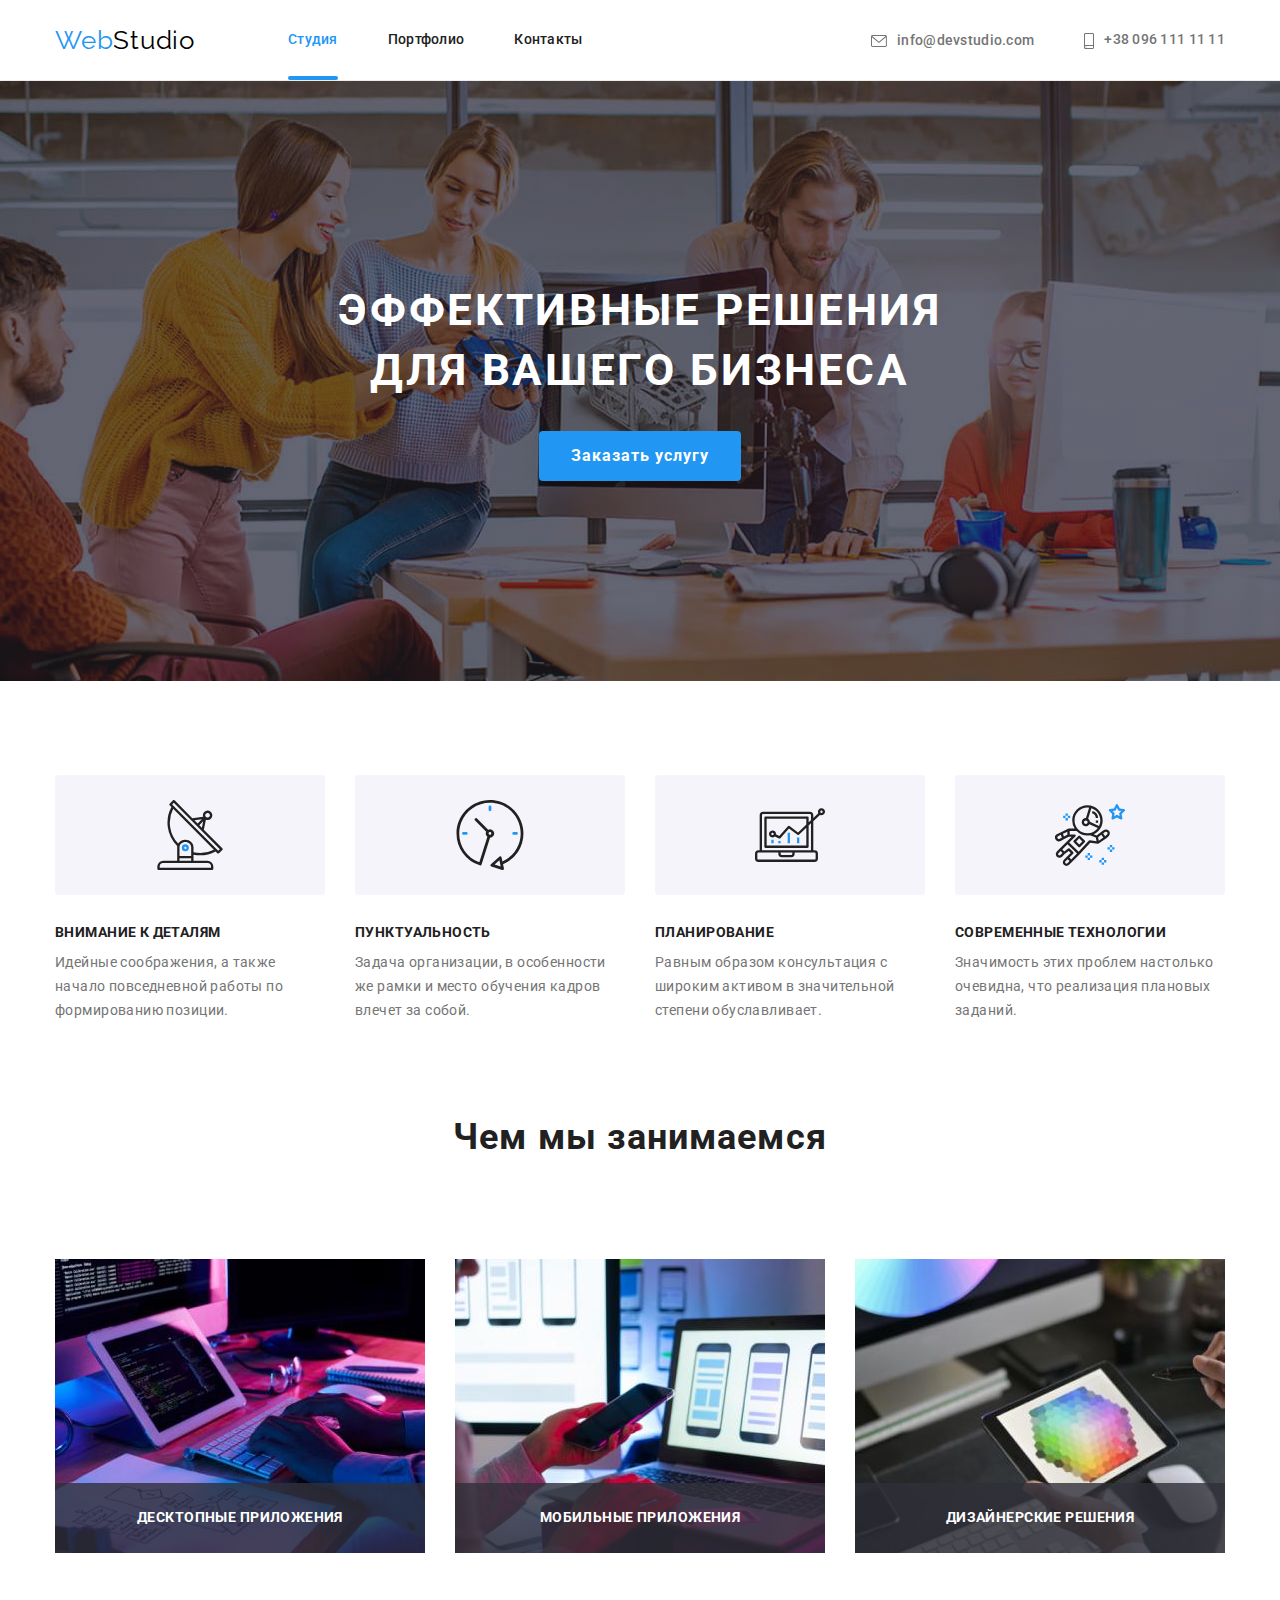
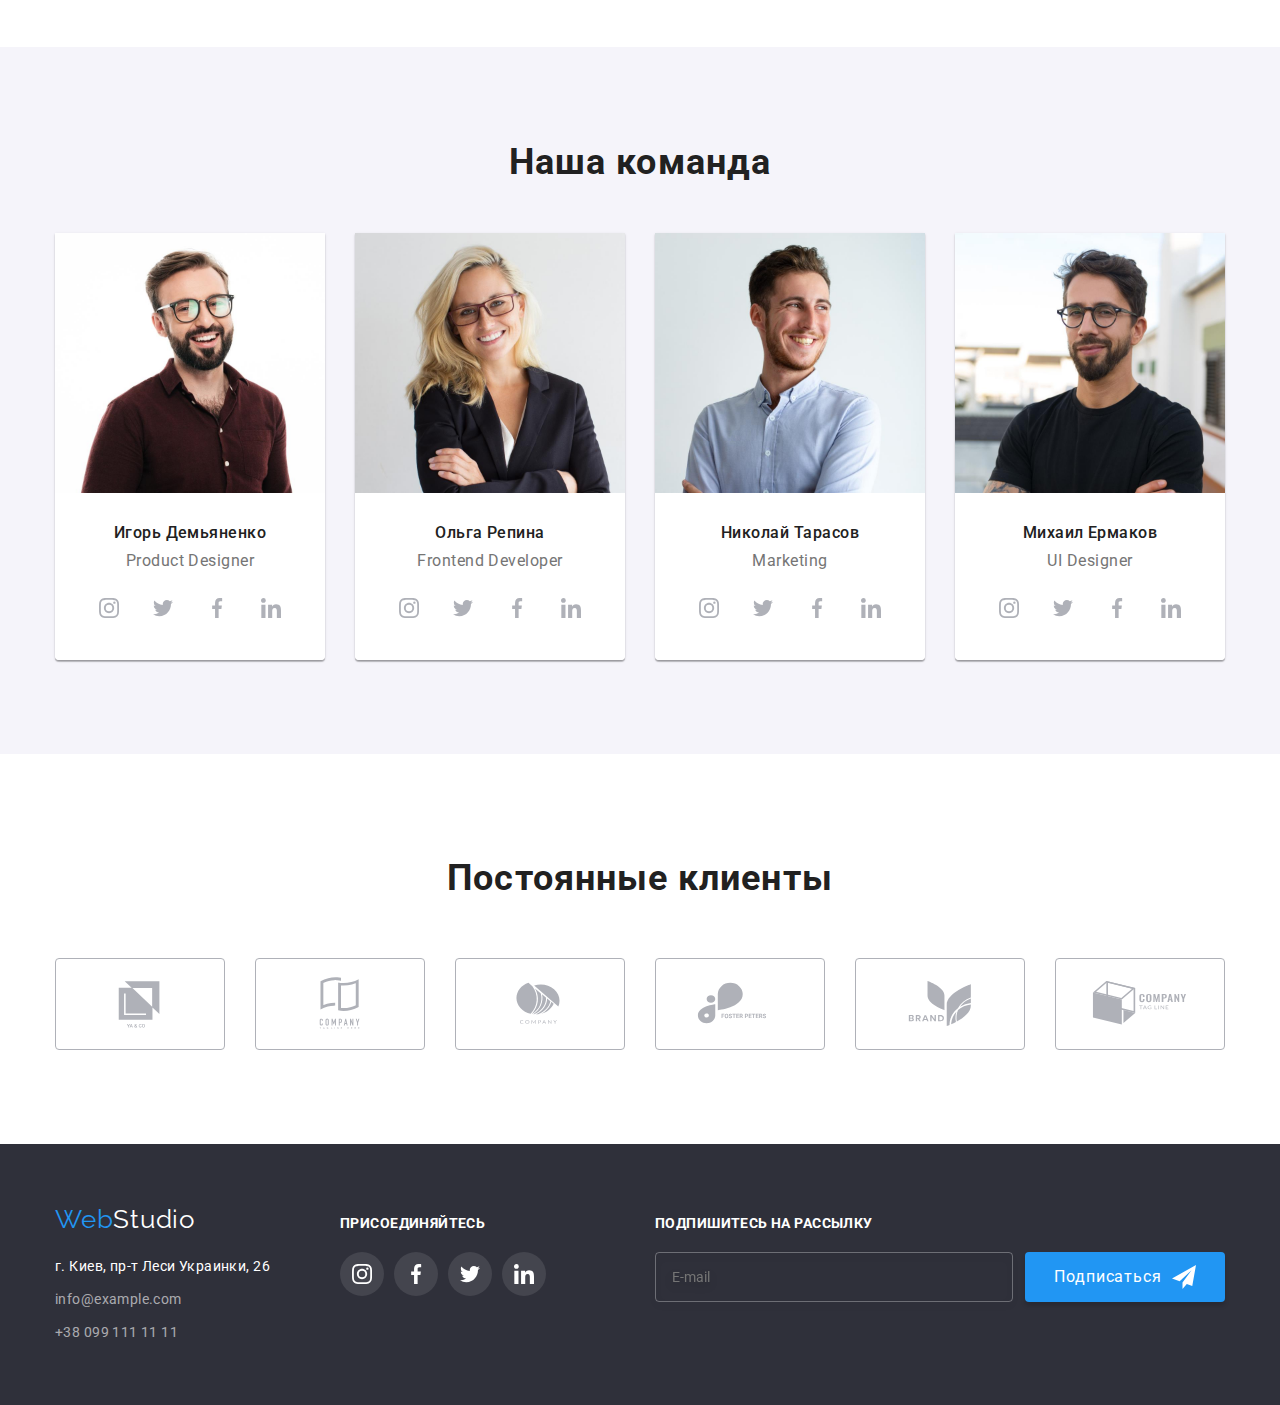
==== index.html @ a85f529a "made folder" ====
<!DOCTYPE html>
<html lang="ru">
  <head>
    <meta charset="UTF-8" />
    <meta http-equiv="X-UA-Compatible" content="IE=edge" />
    <meta name="viewport" content="width=device-width, initial-scale=1.0" />
    <title>Студия</title>

    <link rel="preconnect" href="https://fonts.googleapis.com" />
    <link rel="preconnect" href="https://fonts.gstatic.com" crossorigin />
    <link
      href="https://fonts.googleapis.com/css2?family=Raleway:wght@700&family=Roboto:wght@400;500;700;900&display=swap"
      rel="stylesheet"
    />
    <link
      rel="stylesheet"
      href="https://cdn.jsdelivr.net/npm/modern-normalize@1.1.0/modern-normalize.min.css"
    />
    <link rel="stylesheet" href="./css/styles.css" />
  </head>

  <body>
    <header class="header underline">
      <div class="conteiner header">
        <nav class="header-logo">
          <a lang="en" href="./index.html" class="logo link"
            >Web<span class="logo-ins">Studio</span></a
          >
          <ul class="site-nav list">
            <li class="item">
              <a class="link site-nav-link current" href="./index.html">Студия</a>
            </li>
            <li class="item">
              <a class="link site-nav-link" href="./portfolio.html">Портфолио</a>
            </li>
            <li class="item"><a class="link site-nav-link" href="">Контакты</a></li>
          </ul>
        </nav>

        <ul class="site-contact list">
          <li class="list">
            <a class="link" href="mailto:info@devstudio.com"
              ><svg class="contact-logo" width="16" height="12">
                <use href="./images/icons.svg#icon-mail-logo" /></svg
              >info@devstudio.com</a
            >
          </li>
          <li class="list">
            <a class="link" href="tel:+380961111111"
              ><svg class="contact-logo" width="10" height="16">
                <use href="./images/icons.svg#icon-logo-smartphone" /></svg
              >+38 096 111 11 11</a
            >
          </li>
        </ul>
      </div>
    </header>

    <main>
      <!-- секция герой -->
      <section class="hero">
        <div class="conteiner">
          <h1 class="hero-text">Эффективные решения<br />для вашего бизнеса</h1>
          <button class="hero-btn" type="button" data-modal-open>Заказать услугу</button>
        </div>
      </section>

      <!-- секция особенности -->
      <section class="section">
        <div class="conteiner">
          <h2 hidden>наши особенности</h2>
          <ul class="specs">
            <li class="list">
              <div class="specs-item">
                <svg class="specs-icon" width="70" height="70">
                  <use href="./images/icons.svg#icon-antenna" />
                </svg>
              </div>
              <h3 class="section-title-text">Внимание к деталям</h3>
              <p class="section-text">
                Идейные соображения, а также начало повседневной работы по формированию позиции.
              </p>
            </li>
            <li class="list">
              <div class="specs-item">
                <svg class="specs-icon" width="70" height="70">
                  <use href="./images/icons.svg#icon-clock" />
                </svg>
              </div>
              <h3 class="section-title-text">Пунктуальность</h3>
              <p class="section-text">
                Задача организации, в особенности же рамки и место обучения кадров влечет за собой.
              </p>
            </li>
            <li class="list">
              <div class="specs-item">
                <svg class="specs-icon" width="70" height="70">
                  <use href="./images/icons.svg#icon-diagram" />
                </svg>
              </div>
              <h3 class="section-title-text">Планирование</h3>
              <p class="section-text">
                Равным образом консультация с широким активом в значительной степени обуславливает.
              </p>
            </li>
            <li class="list">
              <div class="specs-item">
                <svg class="specs-icon" width="70" height="70">
                  <use href="./images/icons.svg#icon-astronaut" />
                </svg>
              </div>
              <h3 class="section-title-text">Современные технологии</h3>
              <p class="section-text">
                Значимость этих проблем настолько очевидна, что реализация плановых заданий.
              </p>
            </li>
          </ul>
        </div>
      </section>

      <!-- секция чем мы занимаемся -->
      <section class="section our-works">
        <div class="conteiner">
          <h2 class="section-main-text">Чем мы занимаемся</h2>
          <ul class="work-example">
            <li class="list example-card">
              <img
                src="./images/img-1.jpg"
                alt="набор текста на клавиатуре"
                width="370"
                height="294"
              />
              <p class="works-text">Десктопные приложения</p>
            </li>
            <li class="list example-card">
              <img
                src="./images/img-2.jpg"
                alt="адаптация под мобильный формат"
                width="370"
                height="294"
              />
              <p class="works-text">Мобильные приложения</p>
            </li>
            <li class="list example-card">
              <img src="./images/img-3.jpg" alt="работа с графикой" width="370" height="294" />
              <p class="works-text">Дизайнерские решения</p>
            </li>
          </ul>
        </div>
      </section>

      <!-- секция наша команда -->
      <section class="section section-team">
        <div class="conteiner">
          <h2 class="section-main-text">Наша команда</h2>
          <ul class="workers-cards">
            <li class="list bg-color conteiner-workers">
              <img src="./images/img-igor.jpg" alt="фото игорь" width="270" height="260" />
              <div class="workers-name">
                <p class="team-name">Игорь Демьяненко</p>
                <p class="team-prof" lang="en">Product Designer</p>
                <ul class="social-list list">
                  <li class="social-item">
                    <a class="social-link link" href="">
                      <svg class="workers-social-icon" width="20" height="20">
                        <use href="./images/icons.svg#icon-instagram" />
                      </svg>
                    </a>
                  </li>
                  <li class="social-item">
                    <a class="social-link link" href="">
                      <svg class="workers-social-icon" width="20" height="20">
                        <use href="./images/icons.svg#icon-twitter" />
                      </svg>
                    </a>
                  </li>
                  <li class="social-item">
                    <a class="social-link link" href="">
                      <svg class="workers-social-icon" width="20" height="20">
                        <use href="./images/icons.svg#icon-facebook" />
                      </svg>
                    </a>
                  </li>
                  <li class="social-item">
                    <a class="social-link link" href="">
                      <svg class="workers-social-icon" width="20" height="20">
                        <use href="./images/icons.svg#icon-linkedin" />
                      </svg>
                    </a>
                  </li>
                </ul>
              </div>
            </li>
            <li class="list bg-color conteiner-workers">
              <img src="./images/img-olga.jpg" alt="фото ольга" width="270" height="260" />
              <div class="workers-name">
                <p class="team-name">Ольга Репина</p>
                <p class="team-prof" lang="en">Frontend Developer</p>
                <ul class="social-list list">
                  <li class="social-item">
                    <a class="social-link link" href="">
                      <svg class="workers-social-icon" width="20" height="20">
                        <use href="./images/icons.svg#icon-instagram" />
                      </svg>
                    </a>
                  </li>
                  <li class="social-item">
                    <a class="social-link link" href="">
                      <svg class="workers-social-icon" width="20" height="20">
                        <use href="./images/icons.svg#icon-twitter" />
                      </svg>
                    </a>
                  </li>
                  <li class="social-item">
                    <a class="social-link link" href="">
                      <svg class="workers-social-icon" width="20" height="20">
                        <use href="./images/icons.svg#icon-facebook" />
                      </svg>
                    </a>
                  </li>
                  <li class="social-item">
                    <a class="social-link link" href="">
                      <svg class="workers-social-icon" width="20" height="20">
                        <use href="./images/icons.svg#icon-linkedin" />
                      </svg>
                    </a>
                  </li>
                </ul>
              </div>
            </li>

            <li class="list bg-color conteiner-workers">
              <img src="./images/img-kolya.jpg" alt="фото николай" width="270" height="260" />
              <div class="workers-name">
                <p class="team-name">Николай Тарасов</p>
                <p class="team-prof" lang="en">Marketing</p>
                <ul class="social-list list">
                  <li class="social-item">
                    <a class="social-link link" href="">
                      <svg class="workers-social-icon" width="20" height="20">
                        <use href="./images/icons.svg#icon-instagram" />
                      </svg>
                    </a>
                  </li>
                  <li class="social-item">
                    <a class="social-link link" href="">
                      <svg class="workers-social-icon" width="20" height="20">
                        <use href="./images/icons.svg#icon-twitter" />
                      </svg>
                    </a>
                  </li>
                  <li class="social-item">
                    <a class="social-link link" href="">
                      <svg class="workers-social-icon" width="20" height="20">
                        <use href="./images/icons.svg#icon-facebook" />
                      </svg>
                    </a>
                  </li>
                  <li class="social-item">
                    <a class="social-link link" href="">
                      <svg class="workers-social-icon" width="20" height="20">
                        <use href="./images/icons.svg#icon-linkedin" />
                      </svg>
                    </a>
                  </li>
                </ul>
              </div>
            </li>
            <li class="list bg-color conteiner-workers">
              <img src="./images/img-misha.jpg" alt="фото михаил" width="270" height="260" />
              <div class="workers-name">
                <p class="team-name">Михаил Ермаков</p>
                <p class="team-prof" lang="en">UI Designer</p>
                <ul class="social-list list">
                  <li class="social-item">
                    <a class="social-link link" href="">
                      <svg class="workers-social-icon" width="20" height="20">
                        <use href="./images/icons.svg#icon-instagram" />
                      </svg>
                    </a>
                  </li>
                  <li class="social-item">
                    <a class="social-link link" href="">
                      <svg class="workers-social-icon" width="20" height="20">
                        <use href="./images/icons.svg#icon-twitter" />
                      </svg>
                    </a>
                  </li>
                  <li class="social-item">
                    <a class="social-link link" href="">
                      <svg class="workers-social-icon" width="20" height="20">
                        <use href="./images/icons.svg#icon-facebook" />
                      </svg>
                    </a>
                  </li>
                  <li class="social-item">
                    <a class="social-link link" href="">
                      <svg class="workers-social-icon" width="20" height="20">
                        <use href="./images/icons.svg#icon-linkedin" />
                      </svg>
                    </a>
                  </li>
                </ul>
              </div>
            </li>
          </ul>
        </div>
      </section>
      <!-- постоянные клиенты -->
      <section class="section">
        <div class="conteiner">
          <h2 class="clients-title">Постоянные клиенты</h2>
          <ul class="clients-list list">
            <li class="clients-item">
              <a class="clients-link link" href="">
                <svg class="clients-icon" width="106" height="60">
                  <use href="./images/icons.svg#icon-logo-first" />
                </svg>
              </a>
            </li>
            <li class="clients-item">
              <a class="clients-link link" href="">
                <svg class="clients-icon" width="106" height="60">
                  <use href="./images/icons.svg#icon-logo-second" />
                </svg>
              </a>
            </li>
            <li class="clients-item">
              <a class="clients-link link" href="">
                <svg class="clients-icon" width="106" height="60">
                  <use href="./images/icons.svg#icon-logo-third" />
                </svg>
              </a>
            </li>
            <li class="clients-item">
              <a class="clients-link link" href="">
                <svg class="clients-icon" width="106" height="60">
                  <use href="./images/icons.svg#icon-logo-fourth" />
                </svg>
              </a>
            </li>
            <li class="clients-item">
              <a class="clients-link link" href="">
                <svg class="clients-icon" width="106" height="60">
                  <use href="./images/icons.svg#icon-logo-fifth" />
                </svg>
              </a>
            </li>
            <li class="clients-item">
              <a class="clients-link link" href="">
                <svg class="clients-icon" width="106" height="60">
                  <use href="./images/icons.svg#icon-logo-sixth" />
                </svg>
              </a>
            </li>
          </ul>
        </div>
      </section>
    </main>

    <!--Футер секция-->

    <footer class="footer">
      <div class="conteiner footer-site">
        <div class="footer-main">
          <a lang="en" href="index.html" class="logo link logo-footer"
            >Web<span class="logo-ins-wt">Studio</span></a
          >
          <address class="footer-adress">
            <ul class="site-address">
              <li class="list address">
                <a
                  class="link adr"
                  href="https://goo.gl/maps/mTqveM3o7h9tDFsGA"
                  target="_blank"
                  rel="noopener noreferrer"
                  >г. Киев, пр-т Леси Украинки, 26</a
                >
              </li>
              <li class="list">
                <a class="link" href="mailto:info@example.com">info@example.com</a>
              </li>
              <li class="list"><a class="link" href="tel:+380991111111">+38 099 111 11 11</a></li>
            </ul>
          </address>
        </div>
        <div class="connect-link">
          <h2 class="connect-title">присоединяйтесь</h2>
          <ul class="social-list list">
            <li class="social-item">
              <a class="social-link link footer-link" href="">
                <svg class="workers-social-icon" width="20" height="20">
                  <use href="./images/icons.svg#icon-instagram" />
                </svg>
              </a>
            </li>
            <li class="social-item">
              <a class="social-link link footer-link" href="">
                <svg class="workers-social-icon" width="20" height="20">
                  <use href="./images/icons.svg#icon-facebook" />
                </svg>
              </a>
            </li>
            <li class="social-item">
              <a class="social-link link footer-link" href="">
                <svg class="workers-social-icon" width="20" height="20">
                  <use href="./images/icons.svg#icon-twitter" />
                </svg>
              </a>
            </li>
            <li class="social-item">
              <a class="social-link link footer-link" href="">
                <svg class="workers-social-icon" width="20" height="20">
                  <use href="./images/icons.svg#icon-linkedin" />
                </svg>
              </a>
            </li>
          </ul>
        </div>

        <!--Форма подписаться-->

        <form class="subscribe">
          <h2 class="subscribe-title">Подпишитесь на рассылку</h2>
          <div class="subscribe-wrap">
            <input class="subscribe-input" type="text" name="subscribe" placeholder="E-mail" />
            <button type="submit" class="subscribe-btn">
              Подписаться
              <svg class="subscribe-icon" width="24" height="24">
                <use href="./images/icons.svg#icon-send-email" />
              </svg>
            </button>
          </div>
        </form>
      </div>
    </footer>

    <!--Модальное окно-->

    <div class="backdrop is-hidden" data-modal>
      <div class="modal">
        <button type="button" class="modal-close-btn" data-modal-close>
          <svg class="close-icon" width="18" height="18">
            <use href="./images/icons.svg#icon-close" />
          </svg>
        </button>

        <form class="modal-form">
          <p class="modal-title">Оставьте свои данные, мы вам перезвоним</p>
          <label for="name" class="input-title">Имя</label>
          <div class="input-wrap">
            <input type="text" id="name" name="client-name" class="modal-input" />
            <svg class="modal-icon" width="18" height="18">
              <use href="./images/icons.svg#icon-person" />
            </svg>
          </div>

          <label for="tel" class="input-title">Телефон</label>
          <div class="input-wrap">
            <input type="tel" id="tel" name="client-tel" class="modal-input" />
            <svg class="modal-icon" width="18" height="18">
              <use href="./images/icons.svg#icon-tel" />
            </svg>
          </div>

          <label for="email" class="input-title">Почта</label>
          <div class="input-wrap">
            <input type="email" id="email" name="client-email" class="modal-input" />
            <svg class="modal-icon" width="18" height="18">
              <use href="./images/icons.svg#icon-email" />
            </svg>
          </div>

          <label for="comment" class="input-title">Комментарий</label>
          <textarea
            name="comment"
            id="comment"
            class="modal-input comment"
            placeholder="Введите текст"
          ></textarea>

          <input
            type="checkbox"
            id="license-check"
            name="license-check"
            class="checkbox vissualy-hidden"
          />

          <label for="license-check" class="check-text">
            <span class="check-icon-wrap"
              ><svg width="11" height="8">
                <use href="./images/icons.svg#icon-check" /></svg></span
            ><span
              >Соглашаюсь с рассылкой и принимаю
              <a href="" class="modal-license">Условия договора</a></span
            ></label
          >

          <button type="submit" class="send-btn">Отправить</button>
        </form>
      </div>
    </div>
    <script src="./js/modal.js"></script>
  </body>
</html>
---- css/styles.css ----
:root {
  --main-text-color: #212121;
  --text-color: #757575;
  --text-focus-color: #2196f3;
  --main-bg-color: #ffffff;
  --hero-bg-color: #2f303a;
  --team-bg-color: #f5f4fa;
  --footer-bg-color: #2f303a;
  --hero-btn-hover: #188ce8;
  --logo-color: #000000;
  --hero-underline: #ececec;
  --timming: cubic-bezier(0.4, 0, 0.2, 1);
}
.vissualy-hidden {
  position: absolute;
  white-space: nowrap;
  width: 1px;
  height: 1px;
  overflow: hidden;
  border: 0;
  padding: 0;
  clip: rect(0 0 0 0);
  clip-path: inset(50%);
  margin: -1px;
}
h1,
h2,
h3,
h4,
h5 {
  margin: 0;
}
ul {
  margin: 0;
  padding: 0;
}

p {
  margin: 0;
}
img {
  display: block;
  max-width: 100%;
  height: auto;
}

.conteiner {
  margin: 0 auto;
  width: 1200px;
  padding-left: 15px;
  padding-right: 15px;
}
.section {
  padding: 94px 0;
}
body {
  font-family: 'Roboto', sans-serif;
  color: var(--text-color);
  background-color: var(--main-bg-color);
  font-size: 14px;
}
.list {
  padding: 0;
  margin: 0;
  list-style: none;
}
.link {
  text-decoration: none;
  font-style: normal;
}
/* --------- Header section --------- */
.header.conteiner {
  display: flex;
  align-items: center;
}
.header-logo {
  display: flex;
  align-items: center;
}

.underline {
  border-bottom: 1px solid var(--hero-underline);
}
.logo {
  font-family: 'Raleway', sans-serif;
  color: var(--text-focus-color);
  font-size: 26px;
  line-height: 1.19;
  letter-spacing: 0.03em;
  margin-right: 93px;
}

.site-contact {
  margin-left: auto;
}

.logo-ins {
  color: var(--logo-color);
}
.site-nav {
  display: flex;
}

.site-nav .item:not(:last-child) {
  margin-right: 50px;
}

.site-nav .link {
  display: block;
  padding-top: 32px;
  padding-bottom: 32px;
  font-family: 'Roboto', sans-serif;
  font-weight: 500;
  line-height: 1.14;
  letter-spacing: 0.02em;
  color: var(--main-text-color);
  transition: color 250ms var(--timming);
}
.site-nav .link:hover,
.site-nav .link:focus {
  color: var(--text-focus-color);
}
.link.current {
  color: var(--text-focus-color);
}
.site-nav-link.current::after {
  content: '';
  position: absolute;
  left: 0;
  bottom: 0;
  display: block;
  width: 100%;
  height: 4px;
  background-color: var(--text-focus-color);
  border-radius: 2px;
}
.item {
  position: relative;
}
.site-nav-link::before {
  content: '';
  position: absolute;
  left: 0;
  bottom: 0;
  display: block;
  width: 100%;
  height: 4px;
  background-color: var(--text-focus-color);
  border-radius: 2px;
  transform: scaleX(0);
  transition: transform 250ms var(--timming);
}

.site-nav-link:hover::before,
.site-nav-link:focus::before {
  transform: scaleX(1);
}

.site-contact .link {
  font-weight: 500;
  font-size: 14px;
  line-height: 1.14;
  letter-spacing: 0.02em;
  color: var(--text-color);
  transition: color 250ms var(--timming);
}

.site-contact {
  display: flex;
  align-items: center;
}
.site-contact .list + .list {
  margin-left: 50px;
}

.site-contact .link:hover,
.site-contact .link:focus {
  color: var(--text-focus-color);
}
.contact-logo {
  vertical-align: middle;
  fill: currentcolor;
  margin-right: 10px;
  text-align: center;
}
/* --------- Hero section --------- */
.hero {
  padding: 200px 0;
  text-align: center;
  max-width: 1600px;
  margin: 0 auto;
  background-color: var(--hero-bg-color);

  background-image: linear-gradient(rgba(47, 48, 58, 0.4), rgba(47, 48, 58, 0.4)),
    url(../images/bg-img.jpg);
  background-repeat: no-repeat;
  background-position: center;
  background-size: cover;
}
.hero-text {
  margin-top: 0;
  margin-bottom: 30px;
  font-size: 44px;
  line-height: 1.36;
  letter-spacing: 0.06em;
  text-transform: uppercase;
  color: var(--main-bg-color);
}

.hero-btn {
  display: inline;
  box-shadow: 0px 4px 4px rgba(0, 0, 0, 0.15);
  border: 0;
  border-radius: 4px;
  padding: 10px 32px 10px 32px;
  cursor: pointer;
  font-family: inherit;
  font-weight: 700;
  font-size: 16px;
  line-height: 1.88;
  letter-spacing: 0.06em;
  background-color: var(--text-focus-color);
  color: var(--main-bg-color);
  transition: background-color 250ms var(--timming);
}

.hero-btn:hover,
.hero-btn:focus {
  background-color: var(--hero-btn-hover);
}
/* --------- Особенности section --------- */
.section-title-text {
  margin-top: 30px;
  font-size: 14px;
  line-height: 1.14;
  letter-spacing: 0.03em;
  text-transform: uppercase;

  color: var(--main-text-color);
}
.specs {
  display: flex;
}
.specs-item {
  width: 270px;
  height: 120px;
  background: var(--team-bg-color);
  border-radius: 4px;
  display: flex;
  align-items: center;
  justify-content: center;
}

.specs .list:not(:last-child) {
  margin-right: 30px;
}
.section-text {
  font-size: 14px;
  line-height: 1.71;
  letter-spacing: 0.03em;
  margin-top: 10px;
  margin-bottom: 0;
}
/* --------- чем мы занимаемся section --------- */
.section-main-text {
  margin-bottom: 50px;
  text-align: center;
  font-size: 36px;
  line-height: 1.17;
  letter-spacing: 0.03em;
  color: var(--main-text-color);
}
.section.our-works {
  padding-top: 0%;
}
.work-example {
  display: flex;
  justify-content: space-between;
}
.example-card {
  position: relative;
}
.works-text {
  position: absolute;

  height: 70px;
  width: 100%;
  bottom: 0;
  left: 0;
  padding-top: 27px;
  padding-bottom: 27px;

  font-weight: 700;
  font-size: 14px;
  line-height: 1.14;
  text-align: center;
  vertical-align: middle;

  letter-spacing: 0.03em;
  text-transform: uppercase;

  color: var(--main-bg-color);

  background-color: rgba(47, 48, 58, 0.8);
}

/* --------- наша команда section --------- */
.section-team {
  background-color: var(--team-bg-color);
}
.workers-name {
  padding-top: 30px;
  padding-bottom: 30px;
  background-color: var(--main-bg-color);
  text-align: center;
  border-radius: 0px 0px 4px 4px;
}

.team-name {
  font-weight: 500;
  font-size: 16px;
  line-height: 1.19;
  letter-spacing: 0.03em;
  color: var(--main-text-color);
  margin-bottom: 9px;
}
.team-prof {
  font-size: 16px;
  line-height: 1.19;
  letter-spacing: 0.03em;
  margin-bottom: 16px;
}
.workers-cards {
  display: flex;
  justify-content: space-between;
}
.conteiner-workers {
  width: 270px;
  box-shadow: 0px 1px 3px rgba(0, 0, 0, 0.12), 0px 1px 1px rgba(0, 0, 0, 0.14),
    0px 2px 1px rgba(0, 0, 0, 0.2);
  border-radius: 0px 0px 4px 4px;
}
.conteiner-team {
  padding-bottom: 94px;
}
.social-list {
  display: flex;
  justify-content: center;
  background-color: transparent;
}
.social-item + .social-item {
  margin-left: 10px;
}
.social-link {
  width: 44px;
  height: 44px;
  border-radius: 50%;
  display: flex;
  align-items: center;
  justify-content: center;
  background-color: var(--main-bg-color);
  color: #afb1b8;
  transition: color 250ms var(--timming), background-color 250ms var(--timming);
}
.workers-social-icon {
  fill: currentColor;
}
.social-link:hover,
.social-link:focus {
  background-color: var(--text-focus-color);
  color: var(--main-bg-color);
}

/* --------- наши клиенты section --------- */
.clients-title {
  font-weight: 700;
  font-size: 36px;
  line-height: 1.67;
  text-align: center;
  letter-spacing: 0.03em;
  color: var(--main-text-color);
  margin-bottom: 50px;
}
.clients-list {
  display: flex;
  justify-content: center;
  background-color: transparent;
}
.clients-item + .clients-item {
  margin-left: 30px;
}
.clients-item {
  width: 170px;
  height: 92px;
  align-items: center;
}
.clients-link {
  width: 170px;
  height: 92px;
  border: 1px solid;
  border-radius: 4px;
  display: flex;
  align-items: center;
  justify-content: center;
  color: #afb1b8;
  transition: color 250ms var(--timming);
}
.clients-icon {
  fill: currentColor;
}
.clients-link:hover,
.clients-link:focus {
  color: var(--text-focus-color);
}
/* --------- footer section --------- */
.logo-ins-wt {
  color: var(--main-bg-color);
}
.footer {
  padding: 60px 0;
  background-color: var(--footer-bg-color);
}
.footer-adress {
  font-style: normal;
  margin-top: 20px;
}
.site-address .link {
  font-size: 14px;
  line-height: 1.71;
  letter-spacing: 0.03em;
  color: rgba(255, 255, 255, 0.6);
  transition: color 250ms var(--timming);
}
.site-address .link:hover,
.site-address .link:focus {
  color: var(--text-focus-color);
}
.site-address .adr {
  color: var(--main-bg-color);
}
.logo-footer {
  display: inline-block;
  margin-right: 0;
}
.site-address .list {
  display: block;
}
.site-address .list:not(:last-child) {
  margin-bottom: 9px;
}
.footer-site {
  display: flex;
  align-items: baseline;
}
.connect-link {
  margin-left: 70px;
}
.connect-title {
  margin-bottom: 20px;
  font-weight: 700;
  font-size: 14px;
  line-height: 1.14;
  letter-spacing: 0.03em;
  text-transform: uppercase;
  color: var(--main-bg-color);
}
.footer-link {
  background-color: rgba(255, 255, 255, 0.1);
  color: var(--main-bg-color);
}
.footer-link:hover,
.footer-link:focus {
  background-color: var(--text-focus-color);
}
.subscribe {
  margin-left: auto;
}
.subscribe-input {
  width: 358px;
  height: 50px;
  padding-left: 16px;
  margin-right: 12px;

  border: 1px solid rgba(255, 255, 255, 0.3);
  box-sizing: border-box;
  filter: drop-shadow(0px 4px 4px rgba(0, 0, 0, 0.15));
  border-radius: 4px;
  background-color: transparent;
  color: inherit;
}

.subscribe-input:focus {
  outline: none;
  border-color: var(--text-focus-color);
}

.subscribe-title {
  margin-bottom: 20px;
  font-weight: 700;
  font-size: 14px;
  line-height: 1.14;
  letter-spacing: 0.03em;
  text-transform: uppercase;
  color: var(--main-bg-color);
}
.subscribe-btn {
  cursor: pointer;
  display: flex;
  align-items: center;
  justify-content: center;
  width: 200px;
  height: 50px;
  padding: 0;
  border: 0;
  background: var(--text-focus-color);
  box-shadow: 0px 4px 4px rgba(0, 0, 0, 0.15);
  border-radius: 4px;
  font-size: 16px;
  line-height: 1.88;
  letter-spacing: 0.06em;
  color: var(--main-bg-color);
  transition: background-color 250ms var(--timming);
}
.subscribe-icon {
  margin-left: 10px;
  fill: var(--main-bg-color);
}

.subscribe-btn:hover,
.subscribe-btn:focus {
  background: var(--hero-btn-hover);
}

.subscribe-wrap {
  display: flex;
}

/* --------- Модальное окно --------- */

.backdrop {
  position: fixed;
  width: 100%;
  height: 100%;
  top: 0;
  left: 0;
  background-color: rgba(0, 0, 0, 0.2);
  transition: opacity 250ms var(--timming), visibility 250ms var(--timming),
    box-shadow 250ms var(--timming);
}

.backdrop.is-hidden .modal {
  transform: translate(-50%, -50%) scale(1.1);
}

.modal {
  position: absolute;
  top: 50%;
  left: 50%;
  transform: translate(-50%, -50%) scale(1);
  width: 528px;
  min-height: 581px;
  background-color: var(--main-bg-color);
  border-radius: 4px;
  transition: transform 300ms;
  box-shadow: 0px 1px 3px rgba(0, 0, 0, 0.12), 0px 1px 1px rgba(0, 0, 0, 0.14),
    0px 2px 1px rgba(0, 0, 0, 0.2);
  padding: 40px;
}

.modal-close-btn {
  cursor: pointer;
  padding: 0;

  position: absolute;
  top: 8px;
  right: 8px;
  width: 30px;
  height: 30px;
  border-radius: 50%;
  border: 1px solid rgba(0, 0, 0, 0.1);
  background-color: transparent;
}
.modal-close-btn:hover .close-icon,
.modal-close-btn:focus .close-icon {
  fill: var(--text-focus-color);
}
.close-icon {
  vertical-align: middle;
  transition: fill 250ms var(--timming);
}
.is-hidden {
  opacity: 0;
  pointer-events: none;
  visibility: hidden;
}

.modal-title {
  margin-bottom: 12px;
  font-weight: 700;
  font-size: 20px;
  line-height: 1.15;
  text-align: center;
  letter-spacing: 0.03em;
  color: var(--main-text-color);
}
.input-title {
  display: inline-block;

  font-size: 12px;
  line-height: 1.17;
  letter-spacing: 0.01em;
  margin-bottom: 4px;
}
.modal-input {
  width: 100%;
  height: 40px;
  padding-left: 35px;

  border: 1px solid rgba(33, 33, 33, 0.2);
  outline: none;

  box-sizing: border-box;
  border-radius: 4px;
  color: var(--main-text-color);
  transition: border-color 250ms var(--timming);
}
.modal-input:focus {
  border-color: var(--text-focus-color);
}
.modal-input:focus + .modal-icon {
  fill: var(--text-focus-color);
}
.input-wrap {
  position: relative;
  margin-bottom: 10px;
}
.modal-icon {
  position: absolute;
  top: 50%;
  left: 12px;
  transform: translateY(-50%);
  transition: fill 250ms var(--timming);
}

.comment {
  height: 120px;
  margin-bottom: 20px;
  padding: 12px 16px;
  resize: none;
}
.comment::placeholder {
  font-size: 14px;
  line-height: 1.14;
  letter-spacing: 0.01em;
  color: rgba(117, 117, 117, 0.5);
}
.check-text {
  display: flex;
  align-items: center;
  justify-content: center;
  margin-bottom: 30px;
}
.check-icon-wrap {
  display: flex;
  align-items: center;
  justify-content: center;
  margin-right: 7px;
  width: 16px;
  height: 15px;
  border: 2px solid var(--main-text-color);
  border-radius: 2px;
  fill: transparent;
}

.checkbox:checked + .check-text .check-icon-wrap {
  background-color: var(--text-focus-color);
  fill: var(--main-bg-color);
  border: transparent;
}

.modal-license {
  font-size: 14px;
  line-height: 1.71;
  letter-spacing: 0.03em;
  text-decoration-line: underline;

  color: var(--text-focus-color);
}
.send-btn {
  cursor: pointer;
  display: block;
  margin: 0 auto;
  width: 200px;
  height: 50px;
  padding: 0;

  background: var(--text-focus-color);
  box-shadow: 0px 4px 4px rgba(0, 0, 0, 0.15);
  border-radius: 4px;

  font-weight: 700;
  font-size: 16px;
  line-height: 1.88;
  letter-spacing: 0.06em;

  color: var(--main-bg-color);

  border: 0;
  transition: background-color 250ms var(--timming);
}

.send-btn:hover,
.send-btn:focus {
  background: var(--hero-btn-hover);
}

/* --------- СТРАНИЦА ПОРТФОЛИО --------- */

.portfolio-filter .list {
  border-radius: 4px;
}
.portfolio-btn {
  cursor: pointer;
  padding: 6px 22px;
  border-radius: 4px;
  border: 0;
  font-family: inherit;
  font-weight: 500;
  font-size: 16px;
  line-height: 1.625;
  letter-spacing: 0.03em;
  color: var(--main-text-color);
  background-color: var(--team-bg-color);
  transition: color 250ms var(--timming), background-color 250ms var(--timming),
    box-shadodw 250ms var(--timming);
}
.current-btn {
  color: var(--main-bg-color);
  background-color: var(--text-focus-color);
}

.portfolio-btn:hover,
.portfolio-btn:focus {
  color: var(--main-bg-color);
  background-color: var(--text-focus-color);
  box-shadow: 0px 3px 1px rgba(0, 0, 0, 0.1), 0px 1px 2px rgba(0, 0, 0, 0.08),
    0px 2px 2px rgba(0, 0, 0, 0.12);
}

.portfolio-filter .list:not(:last-child) {
  margin-right: 8px;
}

.example-link {
  display: block;
  transition: box-shadow 250ms var(--timming);
}

.example-link:hover {
  box-shadow: 0px 1px 1px rgba(0, 0, 0, 0.12), 0px 4px 4px rgba(0, 0, 0, 0.06),
    1px 4px 6px rgba(0, 0, 0, 0.16);
}

.portfolio-filter {
  display: flex;
  justify-content: center;
}
.example-card {
  display: flex;
  flex-wrap: wrap;
  margin-top: 50px;
}

.example-wrap {
  position: relative;
  overflow: hidden;
}
.example-text {
  position: absolute;
  top: 0;
  left: 0;
  height: 100%;

  padding: 63px 24px;
  font-size: 18px;
  line-height: 1.56;
  letter-spacing: 0.03em;
  color: var(--main-bg-color);
  background-color: rgba(33, 150, 243, 0.9);

  transform: translateY(100%);
  transition: transform 250ms var(--timming);
}
.example-link:hover .example-text,
.example-link:focus .example-text {
  transform: translateY(0);
}
.example-card .list {
  margin-right: 30px;
  margin-bottom: 30px;
}
.example-name {
  border: 1px solid #eeeeee;
  padding: 20px 24px;
}
.example-card .list:nth-child(3n) {
  margin-right: 0;
}
.example-card .list:nth-last-child(-n + 3) {
  margin-bottom: 0;
}

.portfolio-title-text {
  font-weight: 700;
  font-size: 18px;
  line-height: 2;
  letter-spacing: 0.06em;
  color: var(--main-text-color);
}

.portfolio-text {
  font-size: 16px;
  line-height: 1.88;
  letter-spacing: 0.03em;
  color: var(--text-color);
  margin-top: 4px;
}

.conteiner-example {
  margin-top: 56px;
  padding-bottom: 94px;
}
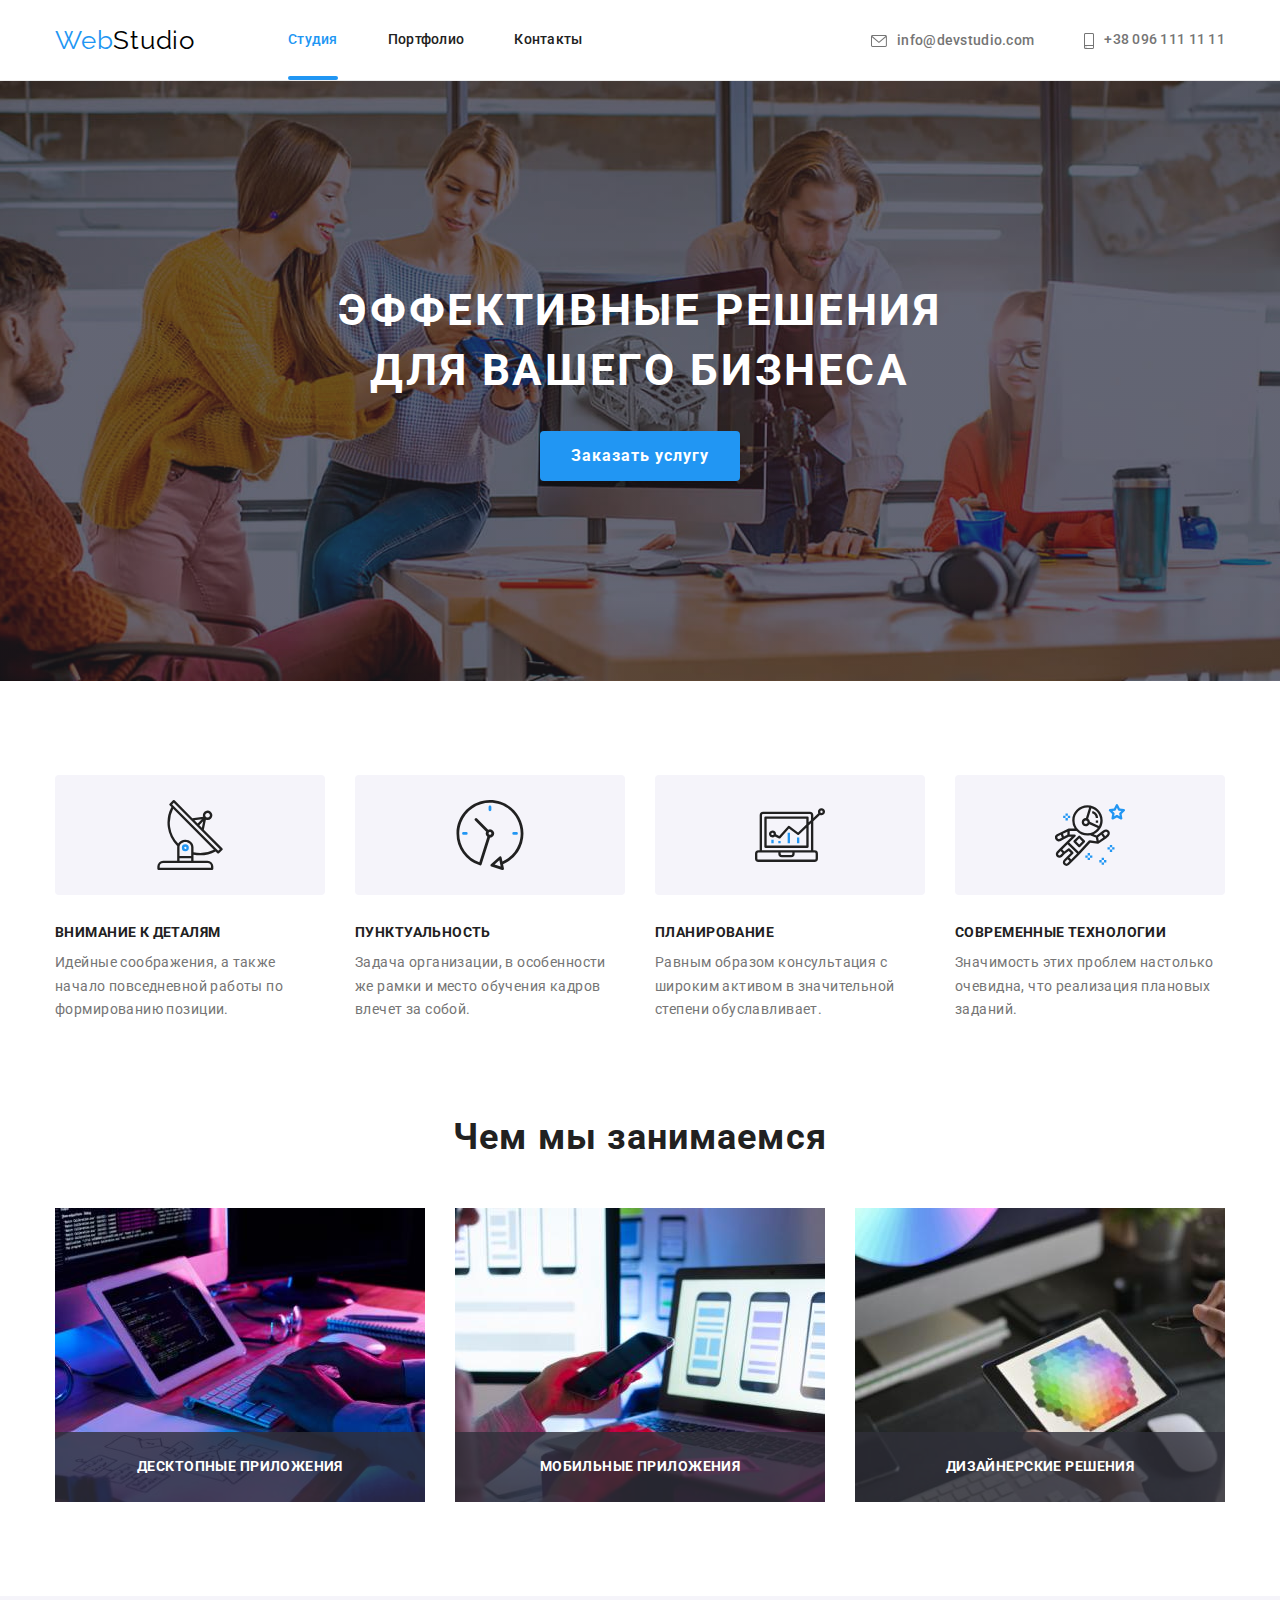
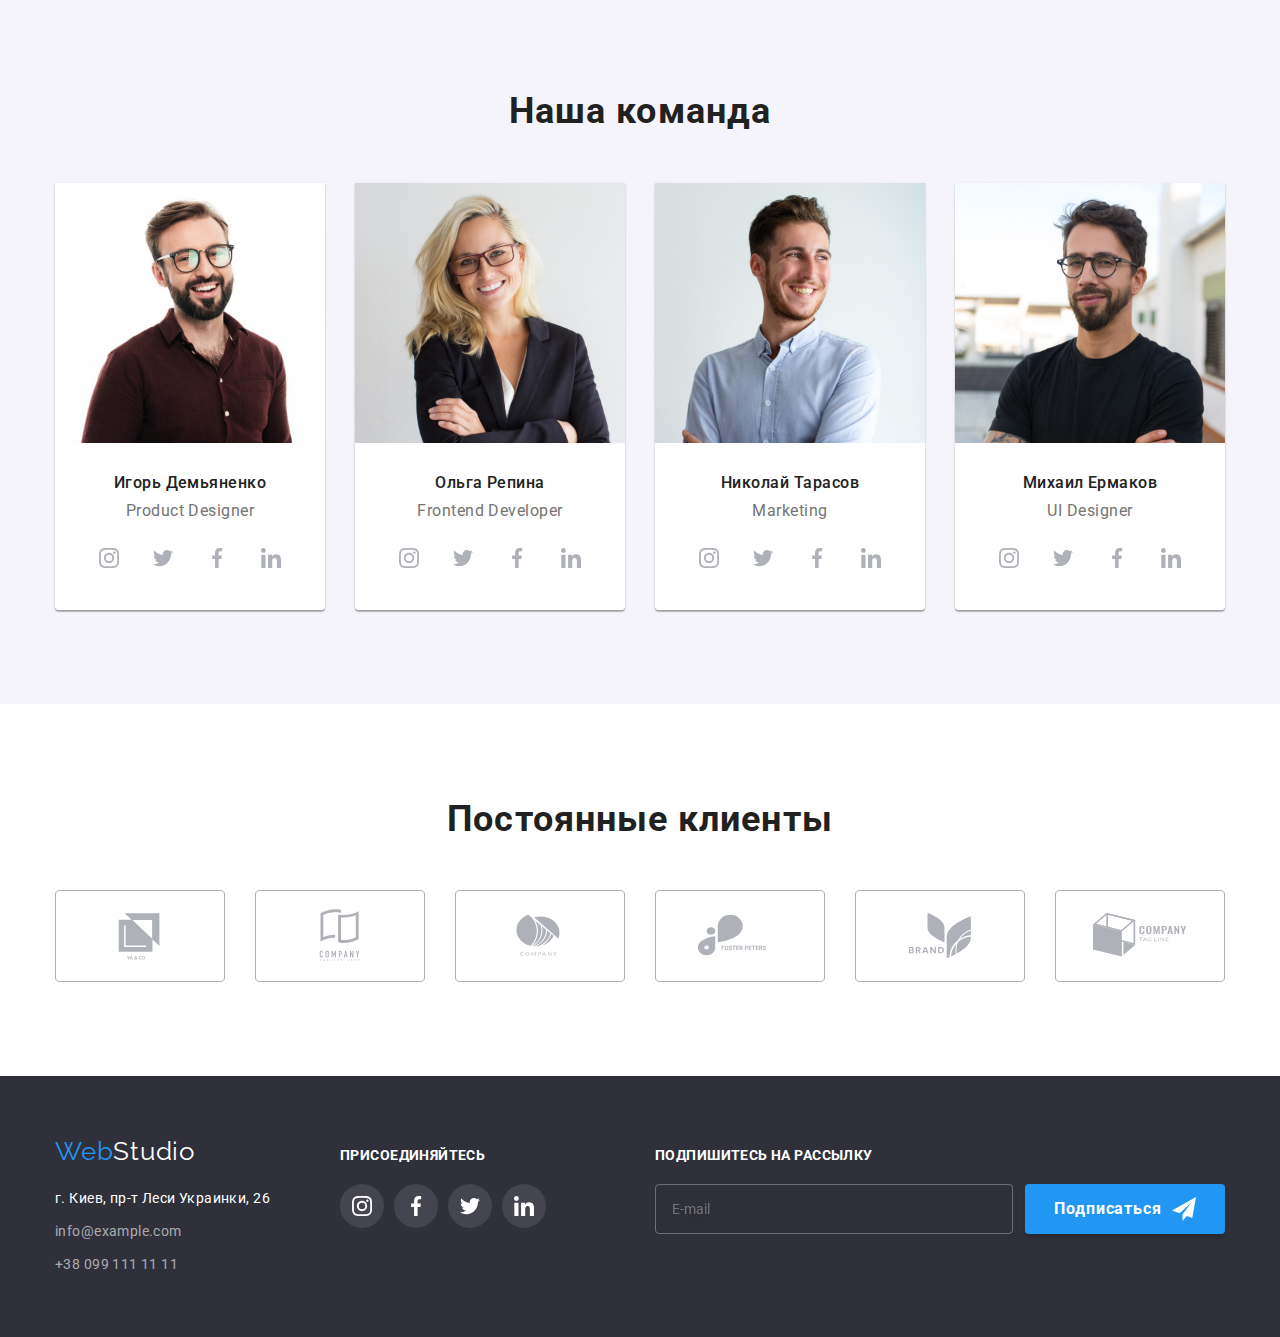
==== commit 60cec792: "BEM pt1" ====
--- a/index.html
+++ b/index.html
@@ -20,34 +20,34 @@
   </head>
 
   <body>
-    <header class="header underline">
-      <div class="conteiner header">
-        <nav class="header-logo">
-          <a lang="en" href="./index.html" class="logo link"
-            >Web<span class="logo-ins">Studio</span></a
+    <header class="header header--underline">
+      <div class="conteiner header--conteiner">
+        <nav class="navigation">
+          <a lang="en" href="./index.html" class="logo header__logo link"
+            >Web<span class="logo__text logo__text--header-color">Studio</span></a
           >
-          <ul class="site-nav list">
-            <li class="item">
-              <a class="link site-nav-link current" href="./index.html">Студия</a>
-            </li>
-            <li class="item">
-              <a class="link site-nav-link" href="./portfolio.html">Портфолио</a>
-            </li>
-            <li class="item"><a class="link site-nav-link" href="">Контакты</a></li>
+          <ul class="navigation list">
+            <li class="navigation__item">
+              <a class="navigation__link link current" href="./index.html">Студия</a>
+            </li>
+            <li class="navigation__item">
+              <a class="navigation__link link" href="./portfolio.html">Портфолио</a>
+            </li>
+            <li class="navigation__item"><a class="navigation__link link" href="">Контакты</a></li>
           </ul>
         </nav>
 
-        <ul class="site-contact list">
-          <li class="list">
-            <a class="link" href="mailto:info@devstudio.com"
-              ><svg class="contact-logo" width="16" height="12">
+        <ul class="contacts contacts--header list">
+          <li class="contacts__list list">
+            <a class="contacts__link link" href="mailto:info@devstudio.com"
+              ><svg class="contacts__logo" width="16" height="12">
                 <use href="./images/icons.svg#icon-mail-logo" /></svg
               >info@devstudio.com</a
             >
           </li>
-          <li class="list">
-            <a class="link" href="tel:+380961111111"
-              ><svg class="contact-logo" width="10" height="16">
+          <li class="contacts__list list">
+            <a class="contacts__link link" href="tel:+380961111111"
+              ><svg class="contacts__logo" width="10" height="16">
                 <use href="./images/icons.svg#icon-logo-smartphone" /></svg
               >+38 096 111 11 11</a
             >
@@ -57,60 +57,62 @@
     </header>
 
     <main>
-      <!-- секция герой -->
+      <!-- !секция герой -->
+
       <section class="hero">
         <div class="conteiner">
-          <h1 class="hero-text">Эффективные решения<br />для вашего бизнеса</h1>
-          <button class="hero-btn" type="button" data-modal-open>Заказать услугу</button>
+          <h1 class="hero__text">Эффективные решения<br />для вашего бизнеса</h1>
+          <button class="button hero-btn" type="button" data-modal-open>Заказать услугу</button>
         </div>
       </section>
 
-      <!-- секция особенности -->
+      <!-- !секция особенности -->
+
       <section class="section">
         <div class="conteiner">
           <h2 hidden>наши особенности</h2>
           <ul class="specs">
-            <li class="list">
-              <div class="specs-item">
-                <svg class="specs-icon" width="70" height="70">
+            <li class="specs__list list">
+              <div class="specs__item">
+                <svg class="specs__icon" width="70" height="70">
                   <use href="./images/icons.svg#icon-antenna" />
                 </svg>
               </div>
-              <h3 class="section-title-text">Внимание к деталям</h3>
-              <p class="section-text">
+              <h3 class="specs__title">Внимание к деталям</h3>
+              <p class="specs__text">
                 Идейные соображения, а также начало повседневной работы по формированию позиции.
               </p>
             </li>
-            <li class="list">
-              <div class="specs-item">
-                <svg class="specs-icon" width="70" height="70">
+            <li class="specs__list list">
+              <div class="specs__item">
+                <svg class="specs__icon" width="70" height="70">
                   <use href="./images/icons.svg#icon-clock" />
                 </svg>
               </div>
-              <h3 class="section-title-text">Пунктуальность</h3>
-              <p class="section-text">
+              <h3 class="specs__title">Пунктуальность</h3>
+              <p class="specs__text">
                 Задача организации, в особенности же рамки и место обучения кадров влечет за собой.
               </p>
             </li>
-            <li class="list">
-              <div class="specs-item">
-                <svg class="specs-icon" width="70" height="70">
+            <li class="specs__list list">
+              <div class="specs__item">
+                <svg class="specs__icon" width="70" height="70">
                   <use href="./images/icons.svg#icon-diagram" />
                 </svg>
               </div>
-              <h3 class="section-title-text">Планирование</h3>
-              <p class="section-text">
+              <h3 class="specs__title">Планирование</h3>
+              <p class="specs__text">
                 Равным образом консультация с широким активом в значительной степени обуславливает.
               </p>
             </li>
-            <li class="list">
-              <div class="specs-item">
-                <svg class="specs-icon" width="70" height="70">
+            <li class="specs__list list">
+              <div class="specs__item">
+                <svg class="specs__icon" width="70" height="70">
                   <use href="./images/icons.svg#icon-astronaut" />
                 </svg>
               </div>
-              <h3 class="section-title-text">Современные технологии</h3>
-              <p class="section-text">
+              <h3 class="specs__title">Современные технологии</h3>
+              <p class="specs__text">
                 Значимость этих проблем настолько очевидна, что реализация плановых заданий.
               </p>
             </li>
@@ -118,72 +120,74 @@
         </div>
       </section>
 
-      <!-- секция чем мы занимаемся -->
-      <section class="section our-works">
+      <!-- !секция чем мы занимаемся -->
+
+      <section class="section section--works">
         <div class="conteiner">
-          <h2 class="section-main-text">Чем мы занимаемся</h2>
-          <ul class="work-example">
-            <li class="list example-card">
+          <h2 class="section-title section-title--after-title-margin">Чем мы занимаемся</h2>
+          <ul class="examples">
+            <li class="examples__title list">
               <img
                 src="./images/img-1.jpg"
                 alt="набор текста на клавиатуре"
                 width="370"
                 height="294"
               />
-              <p class="works-text">Десктопные приложения</p>
-            </li>
-            <li class="list example-card">
+              <p class="examples__text">Десктопные приложения</p>
+            </li>
+            <li class="examples__title list">
               <img
                 src="./images/img-2.jpg"
                 alt="адаптация под мобильный формат"
                 width="370"
                 height="294"
               />
-              <p class="works-text">Мобильные приложения</p>
-            </li>
-            <li class="list example-card">
+              <p class="examples__text">Мобильные приложения</p>
+            </li>
+            <li class="examples__title list">
               <img src="./images/img-3.jpg" alt="работа с графикой" width="370" height="294" />
-              <p class="works-text">Дизайнерские решения</p>
+              <p class="examples__text">Дизайнерские решения</p>
             </li>
           </ul>
         </div>
       </section>
 
-      <!-- секция наша команда -->
-      <section class="section section-team">
+      <!-- !секция наша команда -->
+
+      <section class="section section--team">
         <div class="conteiner">
-          <h2 class="section-main-text">Наша команда</h2>
-          <ul class="workers-cards">
-            <li class="list bg-color conteiner-workers">
+          <h2 class="section-title section-title--after-title-margin">Наша команда</h2>
+          <ul class="workers">
+            <li class="list workers__card">
               <img src="./images/img-igor.jpg" alt="фото игорь" width="270" height="260" />
-              <div class="workers-name">
-                <p class="team-name">Игорь Демьяненко</p>
-                <p class="team-prof" lang="en">Product Designer</p>
+              <div class="workers-info">
+                <p class="workers-info__name">Игорь Демьяненко</p>
+                <p class="workers-info__prof" lang="en">Product Designer</p>
                 <ul class="social-list list">
-                  <li class="social-item">
-                    <a class="social-link link" href="">
-                      <svg class="workers-social-icon" width="20" height="20">
+                  <li class="social-list__item">
+                    <a class="social-list__link link" href="">
+                      <svg class="social-list__icon" width="20" height="20">
                         <use href="./images/icons.svg#icon-instagram" />
                       </svg>
                     </a>
                   </li>
-                  <li class="social-item">
-                    <a class="social-link link" href="">
-                      <svg class="workers-social-icon" width="20" height="20">
+                  <li class="social-list__item">
+                    <a class="social-list__link link" href="">
+                      <svg class="social-list__icon" width="20" height="20">
                         <use href="./images/icons.svg#icon-twitter" />
                       </svg>
                     </a>
                   </li>
-                  <li class="social-item">
-                    <a class="social-link link" href="">
-                      <svg class="workers-social-icon" width="20" height="20">
+                  <li class="social-list__item">
+                    <a class="social-list__link link" href="">
+                      <svg class="social-list__icon" width="20" height="20">
                         <use href="./images/icons.svg#icon-facebook" />
                       </svg>
                     </a>
                   </li>
-                  <li class="social-item">
-                    <a class="social-link link" href="">
-                      <svg class="workers-social-icon" width="20" height="20">
+                  <li class="social-list__item">
+                    <a class="social-list__link link" href="">
+                      <svg class="social-list__icon" width="20" height="20">
                         <use href="./images/icons.svg#icon-linkedin" />
                       </svg>
                     </a>
@@ -191,36 +195,36 @@
                 </ul>
               </div>
             </li>
-            <li class="list bg-color conteiner-workers">
+            <li class="list workers__card">
               <img src="./images/img-olga.jpg" alt="фото ольга" width="270" height="260" />
-              <div class="workers-name">
-                <p class="team-name">Ольга Репина</p>
-                <p class="team-prof" lang="en">Frontend Developer</p>
+              <div class="workers-info">
+                <p class="workers-info__name">Ольга Репина</p>
+                <p class="workers-info__prof" lang="en">Frontend Developer</p>
                 <ul class="social-list list">
-                  <li class="social-item">
-                    <a class="social-link link" href="">
-                      <svg class="workers-social-icon" width="20" height="20">
+                  <li class="social-list__item">
+                    <a class="social-list__link link" href="">
+                      <svg class="social-list__icon" width="20" height="20">
                         <use href="./images/icons.svg#icon-instagram" />
                       </svg>
                     </a>
                   </li>
-                  <li class="social-item">
-                    <a class="social-link link" href="">
-                      <svg class="workers-social-icon" width="20" height="20">
+                  <li class="social-list__item">
+                    <a class="social-list__link link" href="">
+                      <svg class="social-list__icon" width="20" height="20">
                         <use href="./images/icons.svg#icon-twitter" />
                       </svg>
                     </a>
                   </li>
-                  <li class="social-item">
-                    <a class="social-link link" href="">
-                      <svg class="workers-social-icon" width="20" height="20">
+                  <li class="social-list__item">
+                    <a class="social-list__link link" href="">
+                      <svg class="social-list__icon" width="20" height="20">
                         <use href="./images/icons.svg#icon-facebook" />
                       </svg>
                     </a>
                   </li>
-                  <li class="social-item">
-                    <a class="social-link link" href="">
-                      <svg class="workers-social-icon" width="20" height="20">
+                  <li class="social-list__item">
+                    <a class="social-list__link link" href="">
+                      <svg class="social-list__icon" width="20" height="20">
                         <use href="./images/icons.svg#icon-linkedin" />
                       </svg>
                     </a>
@@ -229,36 +233,36 @@
               </div>
             </li>
 
-            <li class="list bg-color conteiner-workers">
+            <li class="list workers__card">
               <img src="./images/img-kolya.jpg" alt="фото николай" width="270" height="260" />
-              <div class="workers-name">
-                <p class="team-name">Николай Тарасов</p>
-                <p class="team-prof" lang="en">Marketing</p>
+              <div class="workers-info">
+                <p class="workers-info__name">Николай Тарасов</p>
+                <p class="workers-info__prof" lang="en">Marketing</p>
                 <ul class="social-list list">
-                  <li class="social-item">
-                    <a class="social-link link" href="">
-                      <svg class="workers-social-icon" width="20" height="20">
+                  <li class="social-list__item">
+                    <a class="social-list__link link" href="">
+                      <svg class="social-list__icon" width="20" height="20">
                         <use href="./images/icons.svg#icon-instagram" />
                       </svg>
                     </a>
                   </li>
-                  <li class="social-item">
-                    <a class="social-link link" href="">
-                      <svg class="workers-social-icon" width="20" height="20">
+                  <li class="social-list__item">
+                    <a class="social-list__link link" href="">
+                      <svg class="social-list__icon" width="20" height="20">
                         <use href="./images/icons.svg#icon-twitter" />
                       </svg>
                     </a>
                   </li>
-                  <li class="social-item">
-                    <a class="social-link link" href="">
-                      <svg class="workers-social-icon" width="20" height="20">
+                  <li class="social-list__item">
+                    <a class="social-list__link link" href="">
+                      <svg class="social-list__icon" width="20" height="20">
                         <use href="./images/icons.svg#icon-facebook" />
                       </svg>
                     </a>
                   </li>
-                  <li class="social-item">
-                    <a class="social-link link" href="">
-                      <svg class="workers-social-icon" width="20" height="20">
+                  <li class="social-list__item">
+                    <a class="social-list__link link" href="">
+                      <svg class="social-list__icon" width="20" height="20">
                         <use href="./images/icons.svg#icon-linkedin" />
                       </svg>
                     </a>
@@ -266,36 +270,36 @@
                 </ul>
               </div>
             </li>
-            <li class="list bg-color conteiner-workers">
+            <li class="list workers__card">
               <img src="./images/img-misha.jpg" alt="фото михаил" width="270" height="260" />
-              <div class="workers-name">
-                <p class="team-name">Михаил Ермаков</p>
-                <p class="team-prof" lang="en">UI Designer</p>
+              <div class="workers-info">
+                <p class="workers-info__name">Михаил Ермаков</p>
+                <p class="workers-info__prof" lang="en">UI Designer</p>
                 <ul class="social-list list">
-                  <li class="social-item">
-                    <a class="social-link link" href="">
-                      <svg class="workers-social-icon" width="20" height="20">
+                  <li class="social-list__item">
+                    <a class="social-list__link link" href="">
+                      <svg class="social-list__icon" width="20" height="20">
                         <use href="./images/icons.svg#icon-instagram" />
                       </svg>
                     </a>
                   </li>
-                  <li class="social-item">
-                    <a class="social-link link" href="">
-                      <svg class="workers-social-icon" width="20" height="20">
+                  <li class="social-list__item">
+                    <a class="social-list__link link" href="">
+                      <svg class="social-list__icon" width="20" height="20">
                         <use href="./images/icons.svg#icon-twitter" />
                       </svg>
                     </a>
                   </li>
-                  <li class="social-item">
-                    <a class="social-link link" href="">
-                      <svg class="workers-social-icon" width="20" height="20">
+                  <li class="social-list__item">
+                    <a class="social-list__link link" href="">
+                      <svg class="social-list__icon" width="20" height="20">
                         <use href="./images/icons.svg#icon-facebook" />
                       </svg>
                     </a>
                   </li>
-                  <li class="social-item">
-                    <a class="social-link link" href="">
-                      <svg class="workers-social-icon" width="20" height="20">
+                  <li class="social-list__item">
+                    <a class="social-list__link link" href="">
+                      <svg class="social-list__icon" width="20" height="20">
                         <use href="./images/icons.svg#icon-linkedin" />
                       </svg>
                     </a>
@@ -306,49 +310,51 @@
           </ul>
         </div>
       </section>
-      <!-- постоянные клиенты -->
+
+      <!-- ! Постоянные клиенты -->
+
       <section class="section">
         <div class="conteiner">
-          <h2 class="clients-title">Постоянные клиенты</h2>
+          <h2 class="section-title section-title--after-title-margin">Постоянные клиенты</h2>
           <ul class="clients-list list">
-            <li class="clients-item">
-              <a class="clients-link link" href="">
-                <svg class="clients-icon" width="106" height="60">
+            <li class="clients-list__item">
+              <a class="clients-list__link link" href="">
+                <svg class="clients-list__icon" width="106" height="60">
                   <use href="./images/icons.svg#icon-logo-first" />
                 </svg>
               </a>
             </li>
-            <li class="clients-item">
-              <a class="clients-link link" href="">
-                <svg class="clients-icon" width="106" height="60">
+            <li class="clients-list__item">
+              <a class="clients-list__link link" href="">
+                <svg class="clients-list__icon" width="106" height="60">
                   <use href="./images/icons.svg#icon-logo-second" />
                 </svg>
               </a>
             </li>
-            <li class="clients-item">
-              <a class="clients-link link" href="">
-                <svg class="clients-icon" width="106" height="60">
+            <li class="clients-list__item">
+              <a class="clients-list__link link" href="">
+                <svg class="clients-list__icon" width="106" height="60">
                   <use href="./images/icons.svg#icon-logo-third" />
                 </svg>
               </a>
             </li>
-            <li class="clients-item">
-              <a class="clients-link link" href="">
-                <svg class="clients-icon" width="106" height="60">
+            <li class="clients-list__item">
+              <a class="clients-list__link link" href="">
+                <svg class="clients-list__icon" width="106" height="60">
                   <use href="./images/icons.svg#icon-logo-fourth" />
                 </svg>
               </a>
             </li>
-            <li class="clients-item">
-              <a class="clients-link link" href="">
-                <svg class="clients-icon" width="106" height="60">
+            <li class="clients-list__item">
+              <a class="clients-list__link link" href="">
+                <svg class="clients-list__icon" width="106" height="60">
                   <use href="./images/icons.svg#icon-logo-fifth" />
                 </svg>
               </a>
             </li>
-            <li class="clients-item">
-              <a class="clients-link link" href="">
-                <svg class="clients-icon" width="106" height="60">
+            <li class="clients-list__item">
+              <a class="clients-list__link link" href="">
+                <svg class="clients-list__icon" width="106" height="60">
                   <use href="./images/icons.svg#icon-logo-sixth" />
                 </svg>
               </a>
@@ -358,59 +364,65 @@
       </section>
     </main>
 
-    <!--Футер секция-->
+    <!--!Футер секция-->
 
     <footer class="footer">
-      <div class="conteiner footer-site">
+      <div class="conteiner conteiner--position">
         <div class="footer-main">
-          <a lang="en" href="index.html" class="logo link logo-footer"
-            >Web<span class="logo-ins-wt">Studio</span></a
+          <a lang="en" href="index.html" class="logo logo--foter-margin link"
+            >Web<span class="logo__text logo__text--footer-color">Studio</span></a
           >
           <address class="footer-adress">
-            <ul class="site-address">
-              <li class="list address">
+            <ul class="company-contacts">
+              <li class="company-contacts__list list">
                 <a
-                  class="link adr"
+                  class="company-contacts__link company-contacts__link--map-color link"
                   href="https://goo.gl/maps/mTqveM3o7h9tDFsGA"
                   target="_blank"
                   rel="noopener noreferrer"
                   >г. Киев, пр-т Леси Украинки, 26</a
                 >
               </li>
-              <li class="list">
-                <a class="link" href="mailto:info@example.com">info@example.com</a>
+              <li class="company-contacts__list list">
+                <a class="company-contacts__link link" href="mailto:info@example.com"
+                  >info@example.com</a
+                >
               </li>
-              <li class="list"><a class="link" href="tel:+380991111111">+38 099 111 11 11</a></li>
+              <li class="company-contacts__list list">
+                <a class="company-contacts__link link" href="tel:+380991111111"
+                  >+38 099 111 11 11</a
+                >
+              </li>
             </ul>
           </address>
         </div>
         <div class="connect-link">
           <h2 class="connect-title">присоединяйтесь</h2>
           <ul class="social-list list">
-            <li class="social-item">
-              <a class="social-link link footer-link" href="">
-                <svg class="workers-social-icon" width="20" height="20">
+            <li class="social-list__item">
+              <a class="social-list__link social-list__link--footer-link link" href="">
+                <svg class="social-list__icon" width="20" height="20">
                   <use href="./images/icons.svg#icon-instagram" />
                 </svg>
               </a>
             </li>
-            <li class="social-item">
-              <a class="social-link link footer-link" href="">
-                <svg class="workers-social-icon" width="20" height="20">
+            <li class="social-list__item">
+              <a class="social-list__link social-list__link--footer-link link" href="">
+                <svg class="social-list__icon" width="20" height="20">
                   <use href="./images/icons.svg#icon-facebook" />
                 </svg>
               </a>
             </li>
-            <li class="social-item">
-              <a class="social-link link footer-link" href="">
-                <svg class="workers-social-icon" width="20" height="20">
+            <li class="social-list__item">
+              <a class="social-list__link social-list__link--footer-link link" href="">
+                <svg class="social-list__icon" width="20" height="20">
                   <use href="./images/icons.svg#icon-twitter" />
                 </svg>
               </a>
             </li>
-            <li class="social-item">
-              <a class="social-link link footer-link" href="">
-                <svg class="workers-social-icon" width="20" height="20">
+            <li class="social-list__item">
+              <a class="social-list__link social-list__link--footer-link link" href="">
+                <svg class="social-list__icon" width="20" height="20">
                   <use href="./images/icons.svg#icon-linkedin" />
                 </svg>
               </a>
@@ -418,13 +430,13 @@
           </ul>
         </div>
 
-        <!--Форма подписаться-->
+        <!--!Форма подписаться-->
 
         <form class="subscribe">
           <h2 class="subscribe-title">Подпишитесь на рассылку</h2>
           <div class="subscribe-wrap">
             <input class="subscribe-input" type="text" name="subscribe" placeholder="E-mail" />
-            <button type="submit" class="subscribe-btn">
+            <button type="submit" class="button button--subscribe">
               Подписаться
               <svg class="subscribe-icon" width="24" height="24">
                 <use href="./images/icons.svg#icon-send-email" />
@@ -435,7 +447,7 @@
       </div>
     </footer>
 
-    <!--Модальное окно-->
+    <!--!Модальное окно-->
 
     <div class="backdrop is-hidden" data-modal>
       <div class="modal">
@@ -496,7 +508,7 @@
             ></label
           >
 
-          <button type="submit" class="send-btn">Отправить</button>
+          <button type="submit" class="button button--send">Отправить</button>
         </form>
       </div>
     </div>
--- a/css/styles.css
+++ b/css/styles.css
@@ -68,62 +68,63 @@
   text-decoration: none;
   font-style: normal;
 }
-/* --------- Header section --------- */
-.header.conteiner {
-  display: flex;
-  align-items: center;
-}
-.header-logo {
-  display: flex;
-  align-items: center;
-}
-
-.underline {
+
+/* !---------------Header section!--------------- */
+.header--underline {
   border-bottom: 1px solid var(--hero-underline);
 }
+.header--conteiner {
+  display: flex;
+  align-items: center;
+}
+.navigation {
+  display: flex;
+  align-items: center;
+}
+
 .logo {
   font-family: 'Raleway', sans-serif;
   color: var(--text-focus-color);
   font-size: 26px;
   line-height: 1.19;
   letter-spacing: 0.03em;
+}
+
+.header__logo {
   margin-right: 93px;
 }
 
-.site-contact {
-  margin-left: auto;
-}
-
-.logo-ins {
+.logo__text--header-color {
   color: var(--logo-color);
 }
-.site-nav {
-  display: flex;
-}
-
-.site-nav .item:not(:last-child) {
+
+.navigation__item:not(:last-child) {
   margin-right: 50px;
 }
 
-.site-nav .link {
+.navigation__link {
   display: block;
   padding-top: 32px;
   padding-bottom: 32px;
   font-family: 'Roboto', sans-serif;
   font-weight: 500;
+  font-size: 14px;
   line-height: 1.14;
   letter-spacing: 0.02em;
   color: var(--main-text-color);
   transition: color 250ms var(--timming);
 }
-.site-nav .link:hover,
-.site-nav .link:focus {
+
+.navigation__link:hover,
+.navigation__link:focus {
   color: var(--text-focus-color);
 }
-.link.current {
+
+.navigation__link.current {
   color: var(--text-focus-color);
 }
-.site-nav-link.current::after {
+
+.navigation__link.current::after {
   content: '';
   position: absolute;
   left: 0;
@@ -134,10 +135,12 @@
   background-color: var(--text-focus-color);
   border-radius: 2px;
 }
-.item {
+
+.navigation__item {
   position: relative;
 }
-.site-nav-link::before {
+
+.navigation__link::before {
   content: '';
   position: absolute;
   left: 0;
@@ -151,12 +154,12 @@
   transition: transform 250ms var(--timming);
 }
 
-.site-nav-link:hover::before,
-.site-nav-link:focus::before {
+.navigation__link:hover::before,
+.navigation__link:focus::before {
   transform: scaleX(1);
 }
 
-.site-contact .link {
+.contacts__link {
   font-weight: 500;
   font-size: 14px;
   line-height: 1.14;
@@ -165,39 +168,72 @@
   transition: color 250ms var(--timming);
 }
 
-.site-contact {
-  display: flex;
-  align-items: center;
-}
-.site-contact .list + .list {
+.contacts__link:hover,
+.contacts__link:focus {
+  color: var(--text-focus-color);
+}
+
+.contacts {
+  display: flex;
+  align-items: center;
+}
+.contacts--header {
+  margin-left: auto;
+}
+.contacts__list + .contacts__list {
   margin-left: 50px;
 }
 
-.site-contact .link:hover,
-.site-contact .link:focus {
-  color: var(--text-focus-color);
-}
-.contact-logo {
+.contacts__logo {
   vertical-align: middle;
   fill: currentcolor;
   margin-right: 10px;
   text-align: center;
 }
-/* --------- Hero section --------- */
+
+/* !---------------button--------------- */
+
+.button {
+  display: block;
+  cursor: pointer;
+  width: 200px;
+  height: 50px;
+  border: 0;
+  border-radius: 4px;
+  padding: 0;
+
+  color: var(--main-bg-color);
+  font-weight: 700;
+  font-size: 16px;
+  line-height: 1.88;
+  letter-spacing: 0.06em;
+  background-color: var(--text-focus-color);
+
+  box-shadow: 0px 4px 4px rgba(0, 0, 0, 0.15);
+  transition: background-color 250ms var(--timming);
+}
+
+.button:hover,
+.button:focus {
+  background-color: var(--hero-btn-hover);
+}
+
+/* !---------------Hero section!--------------- */
+
 .hero {
   padding: 200px 0;
   text-align: center;
   max-width: 1600px;
   margin: 0 auto;
   background-color: var(--hero-bg-color);
-
   background-image: linear-gradient(rgba(47, 48, 58, 0.4), rgba(47, 48, 58, 0.4)),
     url(../images/bg-img.jpg);
   background-repeat: no-repeat;
   background-position: center;
   background-size: cover;
 }
-.hero-text {
+
+.hero__text {
   margin-top: 0;
   margin-bottom: 30px;
   font-size: 44px;
@@ -209,27 +245,15 @@
 
 .hero-btn {
   display: inline;
-  box-shadow: 0px 4px 4px rgba(0, 0, 0, 0.15);
-  border: 0;
-  border-radius: 4px;
-  padding: 10px 32px 10px 32px;
-  cursor: pointer;
-  font-family: inherit;
-  font-weight: 700;
-  font-size: 16px;
-  line-height: 1.88;
-  letter-spacing: 0.06em;
-  background-color: var(--text-focus-color);
-  color: var(--main-bg-color);
-  transition: background-color 250ms var(--timming);
-}
-
-.hero-btn:hover,
-.hero-btn:focus {
-  background-color: var(--hero-btn-hover);
-}
-/* --------- Особенности section --------- */
-.section-title-text {
+}
+
+/* !---------------Особенности section!--------------- */
+
+.specs {
+  display: flex;
+}
+
+.specs__title {
   margin-top: 30px;
   font-size: 14px;
   line-height: 1.14;
@@ -238,10 +262,8 @@
 
   color: var(--main-text-color);
 }
-.specs {
-  display: flex;
-}
-.specs-item {
+
+.specs__item {
   width: 270px;
   height: 120px;
   background: var(--team-bg-color);
@@ -251,36 +273,40 @@
   justify-content: center;
 }
 
-.specs .list:not(:last-child) {
+.specs__list:not(:last-child) {
   margin-right: 30px;
 }
-.section-text {
+.specs__text {
   font-size: 14px;
   line-height: 1.71;
   letter-spacing: 0.03em;
   margin-top: 10px;
   margin-bottom: 0;
 }
-/* --------- чем мы занимаемся section --------- */
-.section-main-text {
-  margin-bottom: 50px;
+
+/* !---------------Чем мы занимаемся section!--------------- */
+
+.section-title {
   text-align: center;
   font-size: 36px;
   line-height: 1.17;
   letter-spacing: 0.03em;
   color: var(--main-text-color);
 }
-.section.our-works {
+.section-title--after-title-margin {
+  margin-bottom: 50px;
+}
+.section--works {
   padding-top: 0%;
 }
-.work-example {
+.examples {
   display: flex;
   justify-content: space-between;
 }
-.example-card {
+.examples__title {
   position: relative;
 }
-.works-text {
+.examples__text {
   position: absolute;
 
   height: 70px;
@@ -304,11 +330,25 @@
   background-color: rgba(47, 48, 58, 0.8);
 }
 
-/* --------- наша команда section --------- */
-.section-team {
+/* !---------------Наша команда section!--------------- */
+
+.section--team {
   background-color: var(--team-bg-color);
 }
-.workers-name {
+
+.workers {
+  display: flex;
+  justify-content: space-between;
+}
+
+.workers__card {
+  width: 270px;
+  box-shadow: 0px 1px 3px rgba(0, 0, 0, 0.12), 0px 1px 1px rgba(0, 0, 0, 0.14),
+    0px 2px 1px rgba(0, 0, 0, 0.2);
+  border-radius: 0px 0px 4px 4px;
+}
+
+.workers-info {
   padding-top: 30px;
   padding-bottom: 30px;
   background-color: var(--main-bg-color);
@@ -316,7 +356,7 @@
   border-radius: 0px 0px 4px 4px;
 }
 
-.team-name {
+.workers-info__name {
   font-weight: 500;
   font-size: 16px;
   line-height: 1.19;
@@ -324,34 +364,25 @@
   color: var(--main-text-color);
   margin-bottom: 9px;
 }
-.team-prof {
+.workers-info__prof {
   font-size: 16px;
   line-height: 1.19;
   letter-spacing: 0.03em;
   margin-bottom: 16px;
 }
-.workers-cards {
-  display: flex;
-  justify-content: space-between;
-}
-.conteiner-workers {
-  width: 270px;
-  box-shadow: 0px 1px 3px rgba(0, 0, 0, 0.12), 0px 1px 1px rgba(0, 0, 0, 0.14),
-    0px 2px 1px rgba(0, 0, 0, 0.2);
-  border-radius: 0px 0px 4px 4px;
-}
-.conteiner-team {
+
+/* .conteiner-team {
   padding-bottom: 94px;
-}
+} */
 .social-list {
   display: flex;
   justify-content: center;
   background-color: transparent;
 }
-.social-item + .social-item {
+.social-list__item + .social-list__item {
   margin-left: 10px;
 }
-.social-link {
+.social-list__link {
   width: 44px;
   height: 44px;
   border-radius: 50%;
@@ -362,17 +393,18 @@
   color: #afb1b8;
   transition: color 250ms var(--timming), background-color 250ms var(--timming);
 }
-.workers-social-icon {
+.social-list__icon {
   fill: currentColor;
 }
-.social-link:hover,
-.social-link:focus {
+.social-list__link:hover,
+.social-list__link:focus {
   background-color: var(--text-focus-color);
   color: var(--main-bg-color);
 }
 
-/* --------- наши клиенты section --------- */
-.clients-title {
+/* !---------------Наши клиенты section!--------------- */
+
+/* .clients-title {
   font-weight: 700;
   font-size: 36px;
   line-height: 1.67;
@@ -380,21 +412,24 @@
   letter-spacing: 0.03em;
   color: var(--main-text-color);
   margin-bottom: 50px;
-}
+} */
 .clients-list {
   display: flex;
   justify-content: center;
   background-color: transparent;
 }
-.clients-item + .clients-item {
-  margin-left: 30px;
-}
-.clients-item {
+
+.clients-list__item {
   width: 170px;
   height: 92px;
   align-items: center;
 }
-.clients-link {
+
+.clients-list__item + .clients-list__item {
+  margin-left: 30px;
+}
+
+.clients-list__link {
   width: 170px;
   height: 92px;
   border: 1px solid;
@@ -405,50 +440,58 @@
   color: #afb1b8;
   transition: color 250ms var(--timming);
 }
-.clients-icon {
+.clients-list__icon {
   fill: currentColor;
 }
-.clients-link:hover,
-.clients-link:focus {
+.clients-list__link:hover,
+.clients-list__link:focus {
   color: var(--text-focus-color);
 }
-/* --------- footer section --------- */
-.logo-ins-wt {
-  color: var(--main-bg-color);
-}
+
+/* !---------------footer section!--------------- */
+
 .footer {
   padding: 60px 0;
   background-color: var(--footer-bg-color);
 }
+.logo__text--footer-color {
+  color: var(--main-bg-color);
+}
+.logo--foter-margin {
+  display: block;
+  margin-bottom: 20px;
+}
+
 .footer-adress {
   font-style: normal;
-  margin-top: 20px;
-}
-.site-address .link {
+}
+
+.company-contacts__link {
   font-size: 14px;
   line-height: 1.71;
   letter-spacing: 0.03em;
   color: rgba(255, 255, 255, 0.6);
   transition: color 250ms var(--timming);
 }
+
 .site-address .link:hover,
 .site-address .link:focus {
   color: var(--text-focus-color);
 }
-.site-address .adr {
-  color: var(--main-bg-color);
-}
-.logo-footer {
+.company-contacts__link--map-color {
+  color: var(--main-bg-color);
+}
+/* .logo-footer {
   display: inline-block;
   margin-right: 0;
-}
+} */
 .site-address .list {
   display: block;
 }
-.site-address .list:not(:last-child) {
+.company-contacts__list:not(:last-child) {
   margin-bottom: 9px;
 }
-.footer-site {
+.conteiner--position {
   display: flex;
   align-items: baseline;
 }
@@ -464,12 +507,12 @@
   text-transform: uppercase;
   color: var(--main-bg-color);
 }
-.footer-link {
+.social-list__link--footer-link {
   background-color: rgba(255, 255, 255, 0.1);
   color: var(--main-bg-color);
 }
-.footer-link:hover,
-.footer-link:focus {
+.social-list__link--footer-link:hover,
+.social-list__link--footer-link:focus {
   background-color: var(--text-focus-color);
 }
 .subscribe {
@@ -503,39 +546,22 @@
   text-transform: uppercase;
   color: var(--main-bg-color);
 }
-.subscribe-btn {
-  cursor: pointer;
+
+.button--subscribe {
   display: flex;
   align-items: center;
   justify-content: center;
-  width: 200px;
-  height: 50px;
-  padding: 0;
-  border: 0;
-  background: var(--text-focus-color);
-  box-shadow: 0px 4px 4px rgba(0, 0, 0, 0.15);
-  border-radius: 4px;
-  font-size: 16px;
-  line-height: 1.88;
-  letter-spacing: 0.06em;
-  color: var(--main-bg-color);
-  transition: background-color 250ms var(--timming);
 }
 .subscribe-icon {
   margin-left: 10px;
   fill: var(--main-bg-color);
 }
 
-.subscribe-btn:hover,
-.subscribe-btn:focus {
-  background: var(--hero-btn-hover);
-}
-
 .subscribe-wrap {
   display: flex;
 }
 
-/* --------- Модальное окно --------- */
+/* !---------------modal window--------------- */
 
 .backdrop {
   position: fixed;
@@ -686,35 +712,11 @@
 
   color: var(--text-focus-color);
 }
-.send-btn {
-  cursor: pointer;
-  display: block;
+.button--send {
   margin: 0 auto;
-  width: 200px;
-  height: 50px;
-  padding: 0;
-
-  background: var(--text-focus-color);
-  box-shadow: 0px 4px 4px rgba(0, 0, 0, 0.15);
-  border-radius: 4px;
-
-  font-weight: 700;
-  font-size: 16px;
-  line-height: 1.88;
-  letter-spacing: 0.06em;
-
-  color: var(--main-bg-color);
-
-  border: 0;
-  transition: background-color 250ms var(--timming);
-}
-
-.send-btn:hover,
-.send-btn:focus {
-  background: var(--hero-btn-hover);
-}
-
-/* --------- СТРАНИЦА ПОРТФОЛИО --------- */
+}
+
+/* !---------------Portfolio PAGE--------------- */
 
 .portfolio-filter .list {
   border-radius: 4px;
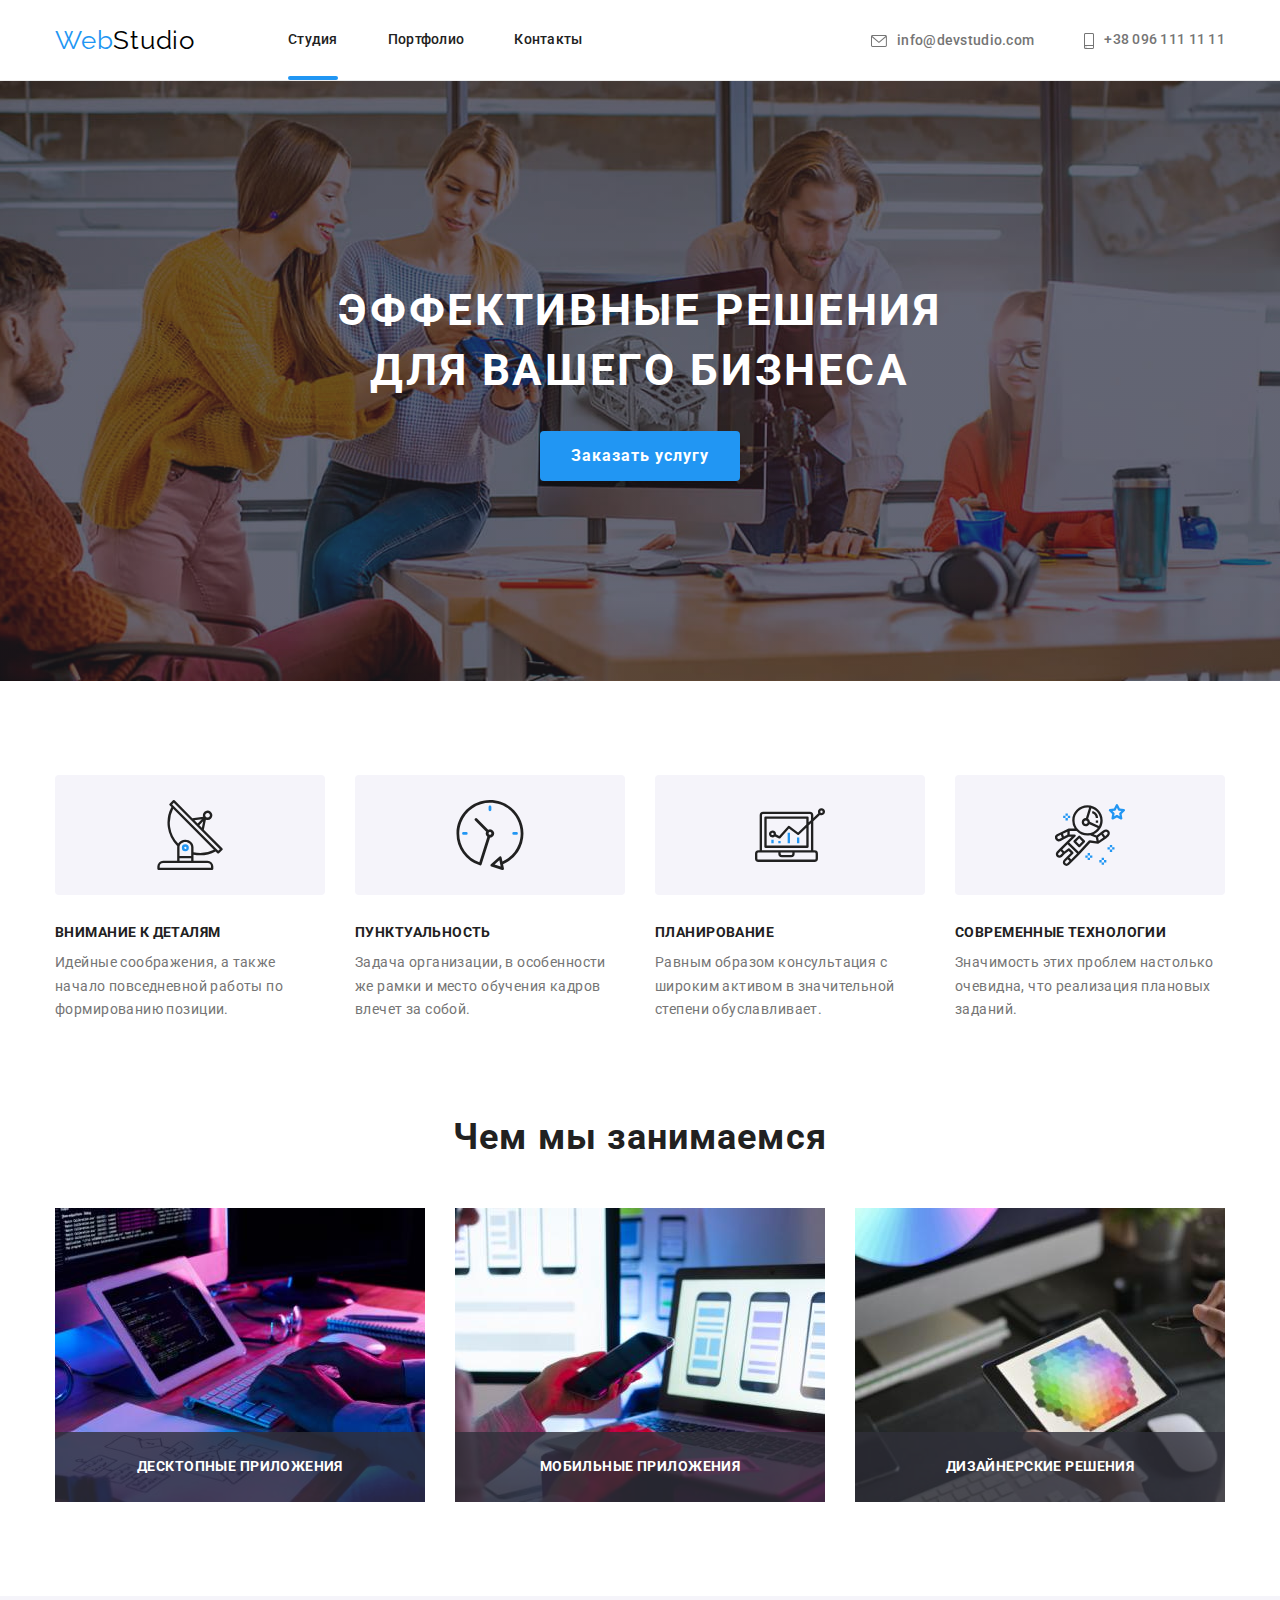
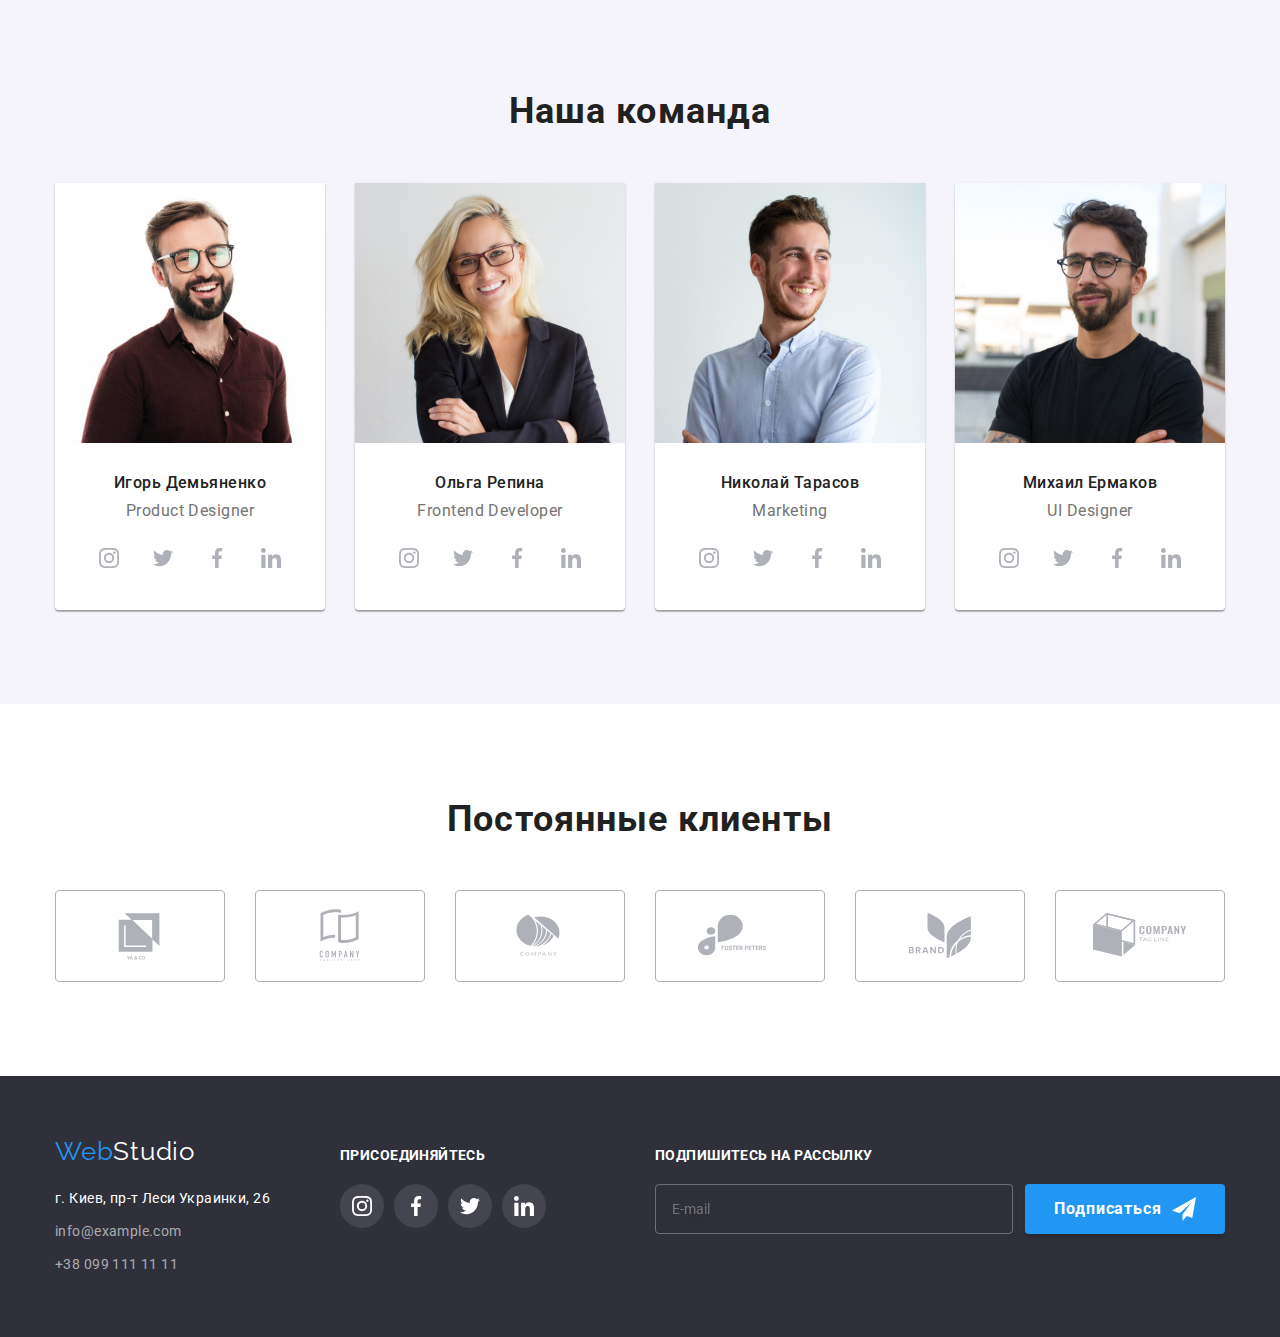
==== commit b8aebb2b: "made sass" ====
--- a/index.html
+++ b/index.html
@@ -16,28 +16,30 @@
       rel="stylesheet"
       href="https://cdn.jsdelivr.net/npm/modern-normalize@1.1.0/modern-normalize.min.css"
     />
-    <link rel="stylesheet" href="./css/styles.css" />
+    <link rel="stylesheet" href="./css/main.min.css" />
   </head>
 
   <body>
     <header class="header header--underline">
-      <div class="conteiner header--conteiner">
+      <div class="conteiner header__conteiner">
         <nav class="navigation">
           <a lang="en" href="./index.html" class="logo header__logo link"
             >Web<span class="logo__text logo__text--header-color">Studio</span></a
           >
-          <ul class="navigation list">
-            <li class="navigation__item">
-              <a class="navigation__link link current" href="./index.html">Студия</a>
-            </li>
-            <li class="navigation__item">
-              <a class="navigation__link link" href="./portfolio.html">Портфолио</a>
-            </li>
-            <li class="navigation__item"><a class="navigation__link link" href="">Контакты</a></li>
+          <ul class="navigation-list list">
+            <li class="navigation-list__item">
+              <a class="navigation-list__link link current" href="./index.html">Студия</a>
+            </li>
+            <li class="navigation-list__item">
+              <a class="navigation-list__link link" href="./portfolio.html">Портфолио</a>
+            </li>
+            <li class="navigation-list__item">
+              <a class="navigation-list__link link" href="">Контакты</a>
+            </li>
           </ul>
         </nav>
 
-        <ul class="contacts contacts--header list">
+        <ul class="contacts header__contacts list">
           <li class="contacts__list list">
             <a class="contacts__link link" href="mailto:info@devstudio.com"
               ><svg class="contacts__logo" width="16" height="12">
@@ -62,7 +64,7 @@
       <section class="hero">
         <div class="conteiner">
           <h1 class="hero__text">Эффективные решения<br />для вашего бизнеса</h1>
-          <button class="button hero-btn" type="button" data-modal-open>Заказать услугу</button>
+          <button class="button hero__button" type="button" data-modal-open>Заказать услугу</button>
         </div>
       </section>
 
@@ -122,9 +124,9 @@
 
       <!-- !секция чем мы занимаемся -->
 
-      <section class="section section--works">
+      <section class="section section__our-works">
         <div class="conteiner">
-          <h2 class="section-title section-title--after-title-margin">Чем мы занимаемся</h2>
+          <h2 class="section-title">Чем мы занимаемся</h2>
           <ul class="examples">
             <li class="examples__title list">
               <img
@@ -154,9 +156,9 @@
 
       <!-- !секция наша команда -->
 
-      <section class="section section--team">
+      <section class="section section--team-color">
         <div class="conteiner">
-          <h2 class="section-title section-title--after-title-margin">Наша команда</h2>
+          <h2 class="section-title">Наша команда</h2>
           <ul class="workers">
             <li class="list workers__card">
               <img src="./images/img-igor.jpg" alt="фото игорь" width="270" height="260" />
@@ -315,7 +317,7 @@
 
       <section class="section">
         <div class="conteiner">
-          <h2 class="section-title section-title--after-title-margin">Постоянные клиенты</h2>
+          <h2 class="section-title">Постоянные клиенты</h2>
           <ul class="clients-list list">
             <li class="clients-list__item">
               <a class="clients-list__link link" href="">
@@ -367,16 +369,16 @@
     <!--!Футер секция-->
 
     <footer class="footer">
-      <div class="conteiner conteiner--position">
+      <div class="conteiner footer__conteiner">
         <div class="footer-main">
-          <a lang="en" href="index.html" class="logo logo--foter-margin link"
+          <a lang="en" href="index.html" class="logo footer__logo link"
             >Web<span class="logo__text logo__text--footer-color">Studio</span></a
           >
-          <address class="footer-adress">
+          <address class="adress">
             <ul class="company-contacts">
               <li class="company-contacts__list list">
                 <a
-                  class="company-contacts__link company-contacts__link--map-color link"
+                  class="company-contacts__link company-contacts__link--adress-color link"
                   href="https://goo.gl/maps/mTqveM3o7h9tDFsGA"
                   target="_blank"
                   rel="noopener noreferrer"
@@ -396,32 +398,32 @@
             </ul>
           </address>
         </div>
-        <div class="connect-link">
-          <h2 class="connect-title">присоединяйтесь</h2>
+        <div class="connect connect__wrap">
+          <h2 class="connect__title">присоединяйтесь</h2>
           <ul class="social-list list">
             <li class="social-list__item">
-              <a class="social-list__link social-list__link--footer-link link" href="">
+              <a class="social-list__link social-list__link--footer-color link" href="">
                 <svg class="social-list__icon" width="20" height="20">
                   <use href="./images/icons.svg#icon-instagram" />
                 </svg>
               </a>
             </li>
             <li class="social-list__item">
-              <a class="social-list__link social-list__link--footer-link link" href="">
+              <a class="social-list__link social-list__link--footer-color link" href="">
                 <svg class="social-list__icon" width="20" height="20">
                   <use href="./images/icons.svg#icon-facebook" />
                 </svg>
               </a>
             </li>
             <li class="social-list__item">
-              <a class="social-list__link social-list__link--footer-link link" href="">
+              <a class="social-list__link social-list__link--footer-color link" href="">
                 <svg class="social-list__icon" width="20" height="20">
                   <use href="./images/icons.svg#icon-twitter" />
                 </svg>
               </a>
             </li>
             <li class="social-list__item">
-              <a class="social-list__link social-list__link--footer-link link" href="">
+              <a class="social-list__link social-list__link--footer-color link" href="">
                 <svg class="social-list__icon" width="20" height="20">
                   <use href="./images/icons.svg#icon-linkedin" />
                 </svg>
@@ -432,13 +434,13 @@
 
         <!--!Форма подписаться-->
 
-        <form class="subscribe">
-          <h2 class="subscribe-title">Подпишитесь на рассылку</h2>
+        <form class="subscribe subscribe__form">
+          <h2 class="subscribe__title">Подпишитесь на рассылку</h2>
           <div class="subscribe-wrap">
-            <input class="subscribe-input" type="text" name="subscribe" placeholder="E-mail" />
-            <button type="submit" class="button button--subscribe">
+            <input class="subscribe__input" type="text" name="subscribe" placeholder="E-mail" />
+            <button type="submit" class="button subscribe__button">
               Подписаться
-              <svg class="subscribe-icon" width="24" height="24">
+              <svg class="subscribe__icon" width="24" height="24">
                 <use href="./images/icons.svg#icon-send-email" />
               </svg>
             </button>
@@ -451,43 +453,43 @@
 
     <div class="backdrop is-hidden" data-modal>
       <div class="modal">
-        <button type="button" class="modal-close-btn" data-modal-close>
-          <svg class="close-icon" width="18" height="18">
+        <button type="button" class="modal-close" data-modal-close>
+          <svg class="modal-close__icon" width="18" height="18">
             <use href="./images/icons.svg#icon-close" />
           </svg>
         </button>
 
         <form class="modal-form">
-          <p class="modal-title">Оставьте свои данные, мы вам перезвоним</p>
-          <label for="name" class="input-title">Имя</label>
-          <div class="input-wrap">
-            <input type="text" id="name" name="client-name" class="modal-input" />
-            <svg class="modal-icon" width="18" height="18">
+          <p class="modal-form__title">Оставьте свои данные, мы вам перезвоним</p>
+          <label for="name" class="modal-form__label">Имя</label>
+          <div class="modal-input-wrap">
+            <input type="text" id="name" name="client-name" class="modal-form__input" />
+            <svg class="modal-form__icon" width="18" height="18">
               <use href="./images/icons.svg#icon-person" />
             </svg>
           </div>
 
-          <label for="tel" class="input-title">Телефон</label>
-          <div class="input-wrap">
-            <input type="tel" id="tel" name="client-tel" class="modal-input" />
-            <svg class="modal-icon" width="18" height="18">
+          <label for="tel" class="modal-form__label">Телефон</label>
+          <div class="modal-input-wrap">
+            <input type="tel" id="tel" name="client-tel" class="modal-form__input" />
+            <svg class="modal-form__icon" width="18" height="18">
               <use href="./images/icons.svg#icon-tel" />
             </svg>
           </div>
 
-          <label for="email" class="input-title">Почта</label>
-          <div class="input-wrap">
-            <input type="email" id="email" name="client-email" class="modal-input" />
-            <svg class="modal-icon" width="18" height="18">
+          <label for="email" class="modal-form__label">Почта</label>
+          <div class="modal-input-wrap">
+            <input type="email" id="email" name="client-email" class="modal-form__input" />
+            <svg class="modal-form__icon" width="18" height="18">
               <use href="./images/icons.svg#icon-email" />
             </svg>
           </div>
 
-          <label for="comment" class="input-title">Комментарий</label>
+          <label for="comment" class="modal-form__label">Комментарий</label>
           <textarea
             name="comment"
             id="comment"
-            class="modal-input comment"
+            class="modal-form__input modal-form__input--comment"
             placeholder="Введите текст"
           ></textarea>
 
@@ -498,17 +500,17 @@
             class="checkbox vissualy-hidden"
           />
 
-          <label for="license-check" class="check-text">
-            <span class="check-icon-wrap"
+          <label for="license-check" class="checkbox-label">
+            <span class="checkbox-label__icon"
               ><svg width="11" height="8">
                 <use href="./images/icons.svg#icon-check" /></svg></span
             ><span
               >Соглашаюсь с рассылкой и принимаю
-              <a href="" class="modal-license">Условия договора</a></span
+              <a href="" class="checkbox-label__license">Условия договора</a></span
             ></label
           >
 
-          <button type="submit" class="button button--send">Отправить</button>
+          <button type="submit" class="button button--modal-send">Отправить</button>
         </form>
       </div>
     </div>
--- a/css/main.min.css
+++ b/css/main.min.css
@@ -0,0 +1 @@
+:root{--main-text-color: #212121;--text-color: #757575;--text-focus-color: #2196f3;--main-bg-color: #ffffff;--hero-bg-color: #2f303a;--team-bg-color: #f5f4fa;--footer-bg-color: #2f303a;--hero-btn-hover: #188ce8;--logo-color: #000000;--hero-underline: #ececec;--timming: cubic-bezier(0.4, 0, 0.2, 1)}h1,h2,h3,h4,h5{margin:0}ul{margin:0;padding:0}p{margin:0}img{display:block;max-width:100%;height:auto}.conteiner{margin:0 auto;width:1200px;padding-left:15px;padding-right:15px}.section{padding:94px 0}body{font-family:"Roboto",sans-serif;color:var(--text-color);background-color:var(--main-bg-color);font-size:14px}.list{padding:0;margin:0;list-style:none}.link{text-decoration:none;font-style:normal}.vissualy-hidden{position:absolute;white-space:nowrap;width:1px;height:1px;overflow:hidden;border:0;padding:0;clip:rect(0 0 0 0);clip-path:inset(50%);margin:-1px}.logo{font-family:"Raleway",sans-serif;color:var(--text-focus-color);font-size:26px;line-height:1.19;letter-spacing:.03em}.header--underline{border-bottom:1px solid var(--hero-underline)}.header__conteiner{display:flex;align-items:center}.navigation{display:flex;align-items:center}.navigation-list{display:flex;align-items:center}.header__logo{margin-right:93px}.logo__text--header-color{color:var(--logo-color)}.navigation-list__link{display:block;padding-top:32px;padding-bottom:32px;font-family:"Roboto",sans-serif;font-weight:500;font-size:14px;line-height:1.14;letter-spacing:.02em;color:var(--main-text-color);transition:color 250ms var(--timming)}.navigation-list__link .current{color:var(--text-focus-color)}.navigation-list__link:hover,.navigation-list__link:focus{color:var(--text-focus-color)}.navigation-list__link::before{content:"";position:absolute;left:0;bottom:0;display:block;width:100%;height:4px;background-color:var(--text-focus-color);border-radius:2px;transform:scaleX(0);transition:transform 250ms var(--timming)}.navigation-list__link:hover::before,.navigation-list__link:focus::before{transform:scaleX(1)}.navigation-list__link.current::after{content:"";position:absolute;left:0;bottom:0;display:block;width:100%;height:4px;background-color:var(--text-focus-color);border-radius:2px}.navigation-list__item{position:relative}.navigation-list__item:not(:last-child){margin-right:50px}.contacts__link{font-weight:500;font-size:14px;line-height:1.14;letter-spacing:.02em;color:var(--text-color);transition:color 250ms var(--timming)}.contacts__link:hover,.contacts__link:focus{color:var(--text-focus-color)}.contacts{display:flex;align-items:center}.header__contacts{margin-left:auto}.contacts__list+.contacts__list{margin-left:50px}.contacts__logo{vertical-align:middle;fill:currentcolor;margin-right:10px;text-align:center}.button{display:block;cursor:pointer;width:200px;height:50px;border:0;border-radius:4px;padding:0;color:var(--main-bg-color);font-weight:700;font-size:16px;line-height:1.88;letter-spacing:.06em;background-color:var(--text-focus-color);box-shadow:0px 4px 4px rgba(0,0,0,.15);transition:background-color 250ms var(--timming)}.button:hover,.button:focus{background-color:var(--hero-btn-hover)}.hero{padding:200px 0;text-align:center;max-width:1600px;margin:0 auto;background-color:var(--hero-bg-color);background-image:linear-gradient(rgba(47, 48, 58, 0.4), rgba(47, 48, 58, 0.4)),url(../images/bg-img.jpg);background-repeat:no-repeat;background-position:center;background-size:cover}.hero__text{margin-top:0;margin-bottom:30px;font-size:44px;line-height:1.36;letter-spacing:.06em;text-transform:uppercase;color:var(--main-bg-color)}.hero__button{display:inline}.specs{display:flex}.specs__title{margin-top:30px;font-size:14px;line-height:1.14;letter-spacing:.03em;text-transform:uppercase;color:var(--main-text-color)}.specs__item{width:270px;height:120px;background:var(--team-bg-color);border-radius:4px;display:flex;align-items:center;justify-content:center}.specs__list:not(:last-child){margin-right:30px}.specs__text{font-size:14px;line-height:1.71;letter-spacing:.03em;margin-top:10px;margin-bottom:0}.section__our-works{padding-top:0%}.section-title{text-align:center;font-size:36px;line-height:1.17;letter-spacing:.03em;color:var(--main-text-color);margin-bottom:50px}.examples{display:flex;justify-content:space-between}.examples__title{position:relative}.examples__text{position:absolute;height:70px;width:100%;bottom:0;left:0;padding-top:27px;padding-bottom:27px;font-weight:700;font-size:14px;line-height:1.14;text-align:center;vertical-align:middle;letter-spacing:.03em;text-transform:uppercase;color:var(--main-bg-color);background-color:rgba(47,48,58,.8)}.section--team-color{background-color:var(--team-bg-color)}.workers{display:flex;justify-content:space-between}.workers__card{width:270px;box-shadow:0px 1px 3px rgba(0,0,0,.12),0px 1px 1px rgba(0,0,0,.14),0px 2px 1px rgba(0,0,0,.2);border-radius:0px 0px 4px 4px}.workers-info{padding-top:30px;padding-bottom:30px;background-color:var(--main-bg-color);text-align:center;border-radius:0px 0px 4px 4px}.workers-info__name{font-weight:500;font-size:16px;line-height:1.19;letter-spacing:.03em;color:var(--main-text-color);margin-bottom:9px}.workers-info__prof{font-size:16px;line-height:1.19;letter-spacing:.03em;margin-bottom:16px}.social-list{display:flex;justify-content:center;background-color:rgba(0,0,0,0)}.social-list__item+.social-list__item{margin-left:10px}.social-list__link{width:44px;height:44px;border-radius:50%;display:flex;align-items:center;justify-content:center;background-color:var(--main-bg-color);color:#afb1b8;transition:color 250ms var(--timming),background-color 250ms var(--timming)}.social-list__link:hover,.social-list__link:focus{background-color:var(--text-focus-color);color:var(--main-bg-color)}.social-list__icon{fill:currentColor}.clients-list{display:flex;justify-content:center;background-color:rgba(0,0,0,0)}.clients-list__item{width:170px;height:92px;align-items:center}.clients-list__item+.clients-list__item{margin-left:30px}.clients-list__link{width:170px;height:92px;border:1px solid;border-radius:4px;display:flex;align-items:center;justify-content:center;color:#afb1b8;transition:color 250ms var(--timming)}.clients-list__link:hover,.clients-list__link:focus{color:var(--text-focus-color)}.clients-list__icon{fill:currentColor}.footer{padding:60px 0;background-color:var(--footer-bg-color)}.footer__conteiner{display:flex;align-items:baseline}.logo__text--footer-color{color:var(--main-bg-color)}.footer__logo{display:block;margin-bottom:20px}.adress{font-style:normal}.company-contacts__link--adress-color{color:var(--main-bg-color)}.company-contacts__link{display:block;font-size:14px;line-height:1.71;letter-spacing:.03em;color:rgba(255,255,255,.6);transition:color 250ms var(--timming)}.company-contacts__link:hover,.company-contacts__link:focus{color:var(--text-focus-color)}.company-contacts__link--adress-color{color:var(--main-bg-color)}.company-contacts__list:not(:last-child){margin-bottom:9px}.connect__wrap{margin-left:70px}.connect__title{margin-bottom:20px;font-weight:700;font-size:14px;line-height:1.14;letter-spacing:.03em;text-transform:uppercase;color:var(--main-bg-color)}.social-list__link--footer-color{background-color:rgba(255,255,255,.1);color:var(--main-bg-color)}.social-list__link--footer-color:hover,.social-list__link--footer-color:focus{background-color:var(--text-focus-color)}.subscribe__form{margin-left:auto}.subscribe__input{width:358px;height:50px;padding-left:16px;margin-right:12px;border:1px solid rgba(255,255,255,.3);box-sizing:border-box;filter:drop-shadow(0px 4px 4px rgba(0, 0, 0, 0.15));border-radius:4px;background-color:rgba(0,0,0,0);color:inherit}.subscribe__input:focus{outline:none;border-color:var(--text-focus-color)}.subscribe__title{margin-bottom:20px;font-weight:700;font-size:14px;line-height:1.14;letter-spacing:.03em;text-transform:uppercase;color:var(--main-bg-color)}.subscribe__button{display:flex;align-items:center;justify-content:center}.subscribe__icon{margin-left:10px;fill:var(--main-bg-color)}.subscribe-wrap{display:flex}.backdrop{position:fixed;width:100%;height:100%;top:0;left:0;background-color:rgba(0,0,0,.2);transition:opacity 250ms var(--timming),visibility 250ms var(--timming),box-shadow 250ms var(--timming)}.is-hidden{opacity:0;pointer-events:none;visibility:hidden}.backdrop.is-hidden .modal{transform:translate(-50%, -50%) scale(1.1)}.modal{position:absolute;top:50%;left:50%;transform:translate(-50%, -50%) scale(1);width:528px;min-height:581px;background-color:var(--main-bg-color);border-radius:4px;transition:transform 300ms;box-shadow:0px 1px 3px rgba(0,0,0,.12),0px 1px 1px rgba(0,0,0,.14),0px 2px 1px rgba(0,0,0,.2);padding:40px}.modal-close{cursor:pointer;padding:0;position:absolute;top:8px;right:8px;width:30px;height:30px;border-radius:50%;border:1px solid rgba(0,0,0,.1);background-color:rgba(0,0,0,0)}.modal-close__icon{vertical-align:middle;transition:fill 250ms var(--timming)}.modal-close:hover .modal-close__icon,.modal-close:focus .modal-close__icon{fill:var(--text-focus-color)}.modal-form__title{margin-bottom:12px;font-weight:700;font-size:20px;line-height:1.15;text-align:center;letter-spacing:.03em;color:var(--main-text-color)}.modal-form__label{display:inline-block;font-size:12px;line-height:1.17;letter-spacing:.01em;margin-bottom:4px}.modal-form__input{width:100%;height:40px;padding-left:35px;border:1px solid rgba(33,33,33,.2);outline:none;box-sizing:border-box;border-radius:4px;color:var(--main-text-color);transition:border-color 250ms var(--timming)}.modal-form__input:focus{border-color:var(--text-focus-color)}.modal-input-wrap{position:relative;margin-bottom:10px}.modal-form__icon{position:absolute;top:50%;left:12px;transform:translateY(-50%);transition:fill 250ms var(--timming)}.modal-form__input:focus+.modal-form__icon{fill:var(--text-focus-color)}.modal-form__input--comment{height:120px;margin-bottom:20px;padding:12px 16px;resize:none}.modal-form__input--comment::placeholder{font-size:14px;line-height:1.14;letter-spacing:.01em;color:rgba(117,117,117,.5)}.checkbox-label{display:flex;align-items:center;justify-content:center;margin-bottom:30px}.checkbox-label__icon{display:flex;align-items:center;justify-content:center;margin-right:7px;width:16px;height:15px;border:2px solid var(--main-text-color);border-radius:2px;fill:rgba(0,0,0,0)}.checkbox:checked+.checkbox-label .checkbox-label__icon{background-color:var(--text-focus-color);fill:var(--main-bg-color);border:rgba(0,0,0,0)}.checkbox-label__license{font-size:14px;line-height:1.71;letter-spacing:.03em;text-decoration-line:underline;color:var(--text-focus-color)}.button--modal-send{margin:0 auto}.portfolio-filter__btn{cursor:pointer;padding:6px 22px;border-radius:4px;border:0;font-family:inherit;font-weight:500;font-size:16px;line-height:1.625;letter-spacing:.03em;color:var(--main-text-color);background-color:var(--team-bg-color);transition:color 250ms var(--timming),background-color 250ms var(--timming),box-shadodw 250ms var(--timming)}.portfolio-filter__btn:hover,.portfolio-filter__btn:focus{color:var(--main-bg-color);background-color:var(--text-focus-color);box-shadow:0px 3px 1px rgba(0,0,0,.1),0px 1px 2px rgba(0,0,0,.08),0px 2px 2px rgba(0,0,0,.12)}.portfolio-filter__btn--current{color:var(--main-bg-color);background-color:var(--text-focus-color)}.portfolio-filter__list:not(:last-child){margin-right:8px}.portfolio-card{display:block;transition:box-shadow 250ms var(--timming)}.portfolio-card:hover{box-shadow:0px 1px 1px rgba(0,0,0,.12),0px 4px 4px rgba(0,0,0,.06),1px 4px 6px rgba(0,0,0,.16)}.portfolio-filter{display:flex;justify-content:center}.portfolio-filter--bottom-margin{margin-bottom:50px}.grid{display:flex;flex-wrap:wrap}.portfolio-card__wrap{position:relative;overflow:hidden}.portfolio-card__text{position:absolute;top:0;left:0;height:100%;padding:63px 24px;font-size:18px;line-height:1.56;letter-spacing:.03em;color:var(--main-bg-color);background-color:rgba(33,150,243,.9);transform:translateY(100%);transition:transform 250ms var(--timming)}.portfolio-card:hover .portfolio-card__text,.portfolio-card:focus .portfolio-card__text{transform:translateY(0)}.portfolio-description{border:1px solid #eee;padding:20px 24px}.grid__portfolio-list{margin-right:30px;margin-bottom:30px}.grid__portfolio-list:nth-child(3n){margin-right:0}.grid__portfolio-list:nth-last-child(-n+3){margin-bottom:0}.portfolio-description__title{font-weight:700;font-size:18px;line-height:2;letter-spacing:.06em;color:var(--main-text-color)}.portfolio-description__text{font-size:16px;line-height:1.88;letter-spacing:.03em;color:var(--text-color);margin-top:4px}/*# sourceMappingURL=main.min.css.map */